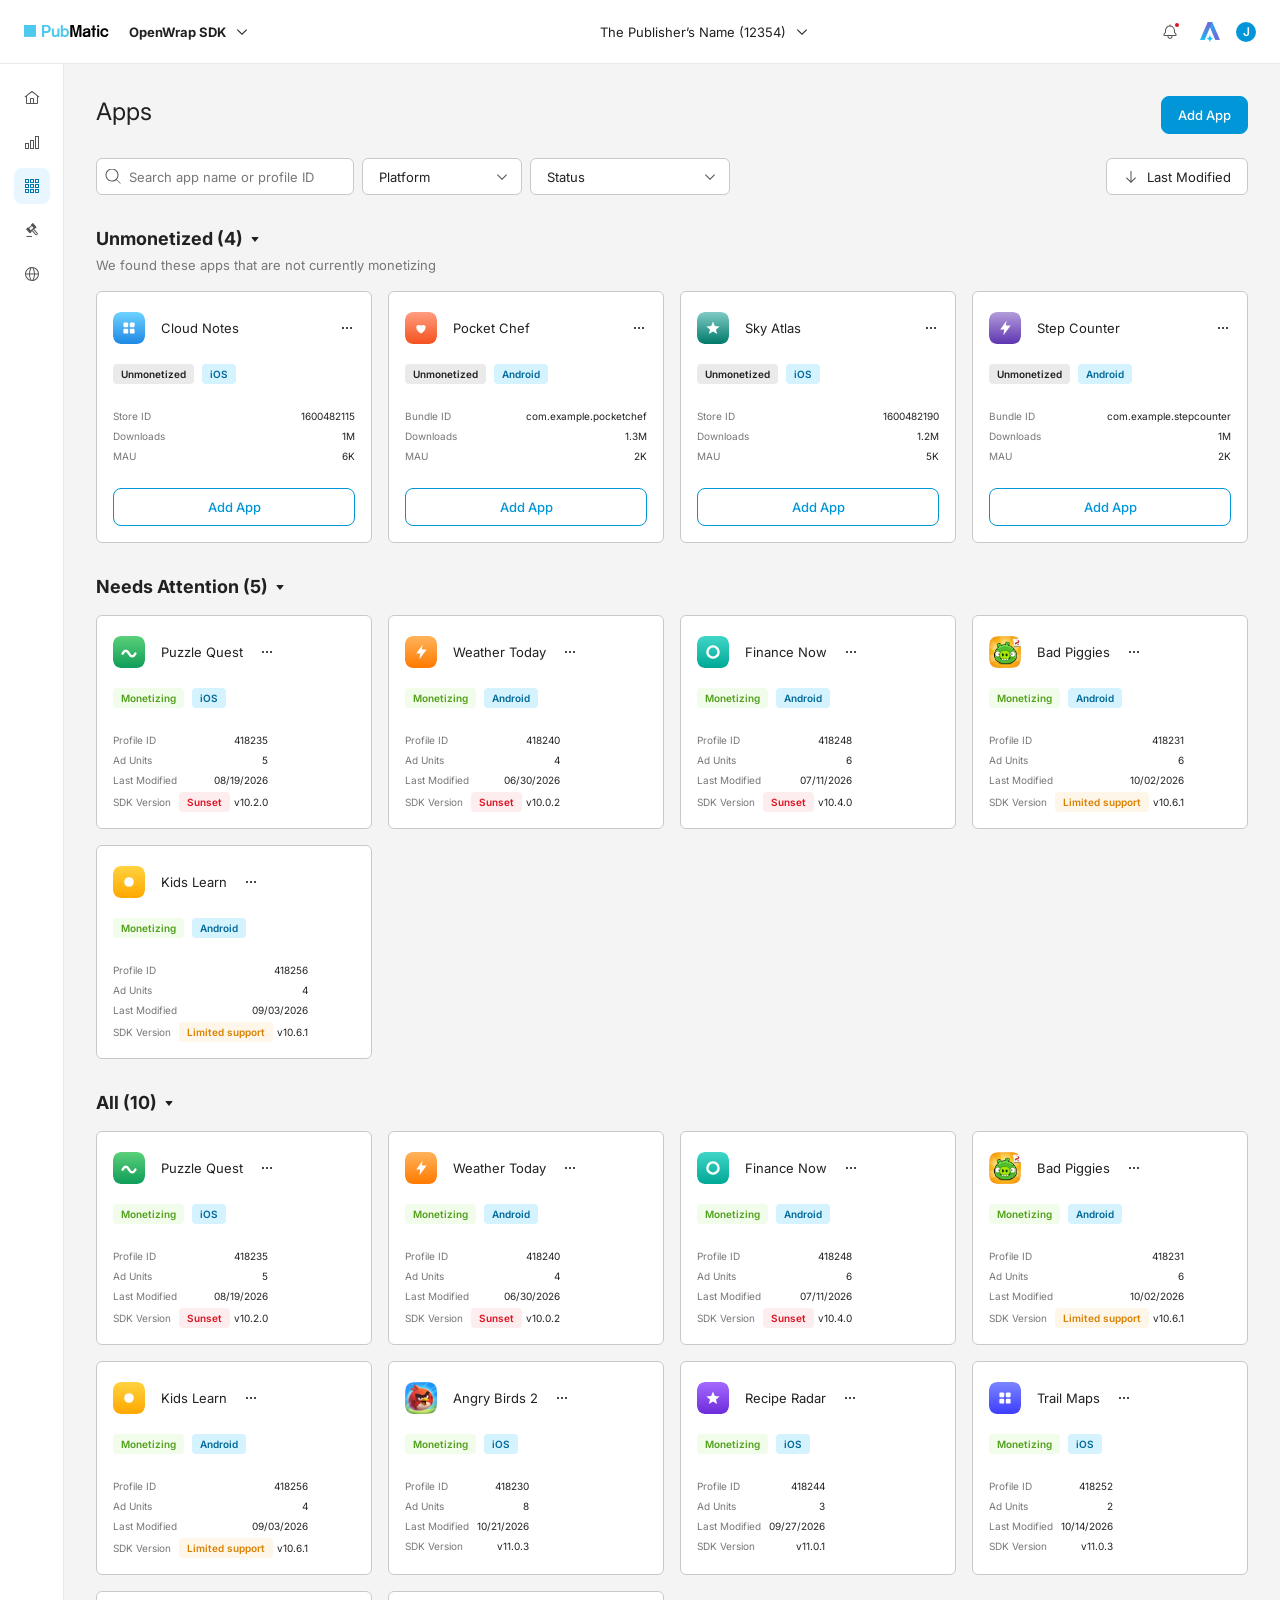
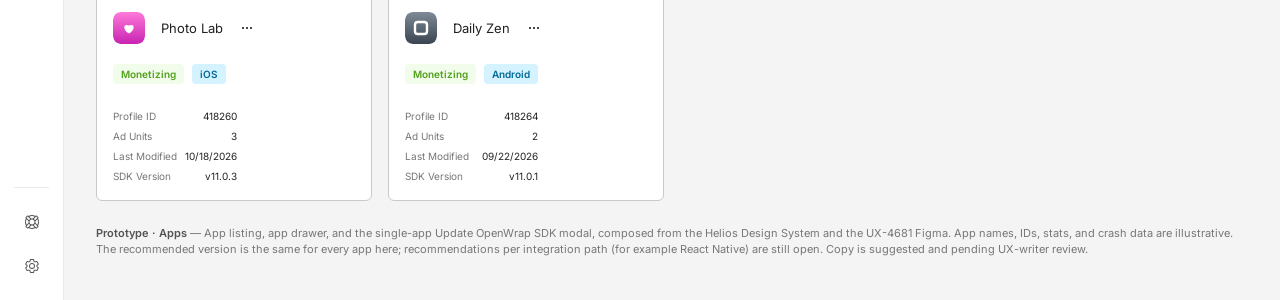
==== apps.html @ 3064650d "Add files via upload" ====
<!DOCTYPE html>
<html lang="en">
<head>
<meta charset="utf-8">
<meta name="viewport" content="width=device-width, initial-scale=1">
<title>OpenWrap SDK — Apps</title>
<link rel="preconnect" href="https://fonts.googleapis.com">
<link rel="preconnect" href="https://fonts.gstatic.com" crossorigin>
<link href="https://fonts.googleapis.com/css2?family=Inter:wght@400;500;600;700&display=swap" rel="stylesheet">
<style>
  :root{
    --brand-10:#F9FDFF; --brand-20:#E8F7FF; --brand-30:#D5F2FF; --brand-40:#C5EDFF;
    --brand-50:#6DD2FE; --brand-60:#2FBEFE; --brand-70:#05B1FE; --brand-80:#0196D8;
    --brand-90:#0178AD; --brand-100:#016997;
    --gray-10:#FFFFFF; --gray-20:#F9F9F9; --gray-30:#F4F4F4; --gray-40:#EAEAEA;
    --gray-50:#D5D5D5; --gray-60:#C9C9C9; --gray-70:#999999; --gray-80:#777777;
    --gray-90:#545454; --gray-100:#222121;
    --red-20:#FDEDEE; --red-80:#DE1322; --green-20:#F2FCEB; --green-80:#50A11B;
    --orange-20:#FFF6EA; --orange-80:#DA8101;
    --text-primary:#222121; --text-secondary:#0178AD; --text-brand:#0196D8;
    --text-alt:#777777; --text-disabled:#999999; --link:#0196D8;
    --bg-gray:#F4F4F4; --surface:#FFFFFF; --border:#C9C9C9; --border-light:#EAEAEA;
    --divider:#D5D5D5;
    --radius-sm:4px; --radius-md:6px; --radius-lg:8px; --radius-xl:12px;
    --chart-cyan:#39BADD;
    --shadow-menu:0px 2px 6px rgba(34,33,33,0.3);
  }
  *{box-sizing:border-box;}
  html,body{margin:0;padding:0;}
  body{font-family:'Inter',-apple-system,BlinkMacSystemFont,'Segoe UI',Roboto,sans-serif;
    font-size:13px;line-height:20px;color:var(--text-primary);background:var(--bg-gray);}
  svg{display:block;}
  a{color:var(--link);text-decoration:none;}
  button{font-family:inherit;cursor:pointer;}
  h1,h2,h3{margin:0;color:var(--text-primary);font-weight:400;}
  .ic{flex:none;color:var(--text-primary);}
  .s12{width:12px;height:12px;} .s16{width:16px;height:16px;} .s20{width:20px;height:20px;}

  .app{min-height:100vh;display:flex;flex-direction:column;}

  /* Top Nav (identical to Home) */
  .topnav{height:64px;flex:none;background:var(--surface);border-bottom:1px solid var(--gray-40);
    display:flex;align-items:center;justify-content:space-between;padding:0 24px;position:relative;z-index:50;}
  .tn-group{display:flex;align-items:center;}
  .tn-left{gap:16px;}
  .tn-trigger{display:inline-flex;align-items:center;gap:8px;background:none;border:none;padding:6px 4px;
    color:var(--text-primary);font-size:13px;line-height:20px;border-radius:var(--radius-sm);}
  .tn-trigger:hover{background:var(--gray-30);}
  .tn-prod{font-weight:700;} .tn-acct{font-weight:400;}
  .tn-right{gap:16px;}
  .tn-iconbtn{display:inline-flex;align-items:center;justify-content:center;background:none;border:none;padding:6px;border-radius:var(--radius-sm);color:var(--gray-90);}
  .tn-iconbtn:hover{background:var(--gray-30);}
  .avatar{width:20px;height:20px;border-radius:50%;background:var(--brand-80);color:#fff;font-size:12px;font-weight:600;display:inline-flex;align-items:center;justify-content:center;border:none;}
  .chev{display:inline-flex;align-items:center;line-height:0;color:var(--text-primary);}
  .menu{position:absolute;top:100%;background:var(--surface);border-radius:var(--radius-md);box-shadow:var(--shadow-menu);z-index:60;overflow:hidden;}
  .menu[hidden]{display:none;}
  .menu-row{display:flex;align-items:center;font-size:13px;line-height:20px;color:var(--text-primary);padding:7.5px 16px;width:100%;background:none;border:none;text-align:left;gap:10px;}
  .menu-row:hover{background:var(--gray-30);}
  .menu-prod{width:134px;padding:6px 0;left:24px;}
  .menu-prod .menu-row.active{background:var(--brand-30);color:var(--text-secondary);font-weight:700;}
  .menu-acct{width:431px;left:50%;transform:translateX(-50%);}
  .acct-search{padding:16px;}
  .acct-search .field{display:flex;align-items:center;gap:8px;border:1px solid var(--border);border-radius:var(--radius-md);padding:10px 7.5px;color:var(--text-alt);}
  .acct-search input{border:none;outline:none;font-family:inherit;font-size:13px;color:var(--text-primary);width:100%;background:none;}
  .acct-cols{display:grid;grid-template-columns:1.4fr 1fr 1.2fr;padding:0 0 8px;}
  .acct-colhead{font-size:10px;font-weight:700;line-height:16px;color:var(--gray-60);padding:0 16px 6px;text-transform:uppercase;}
  .acct-cell{font-size:13px;line-height:20px;padding:7.5px 16px;color:var(--text-primary);}
  .acct-row-sel .acct-cell{background:var(--brand-30);}
  .menu-profile{width:210px;right:24px;left:auto;}
  .pf-details{padding:16px;border-bottom:1px solid var(--gray-40);}
  .pf-name{font-size:13px;font-weight:700;line-height:20px;}
  .pf-acct{font-size:13px;font-weight:600;line-height:20px;color:var(--text-alt);margin-top:2px;}
  .pf-table{margin-top:12px;display:flex;flex-direction:column;gap:8px;}
  .pf-trow{display:flex;gap:16px;}
  .pf-label{width:96px;font-size:13px;font-weight:500;color:var(--text-disabled);}
  .pf-val{font-size:13px;color:var(--text-primary);}
  .pf-action{display:flex;align-items:center;gap:10px;font-size:13px;padding:7.5px 16px;color:var(--text-primary);background:none;border:none;width:100%;text-align:left;}
  .pf-action:hover{background:var(--gray-30);}
  /* notifications */
  .bell-wrap{position:relative;display:inline-flex;}
  .notif-dot{position:absolute;top:3px;right:3px;width:8px;height:8px;border-radius:50%;background:var(--red-80);border:2px solid var(--surface);pointer-events:none;}
  .notif-dot[hidden]{display:none;}
  .notif-menu{position:absolute;top:100%;right:0;width:360px;background:var(--surface);border-radius:var(--radius-md);box-shadow:var(--shadow-menu);z-index:60;overflow:hidden;}
  .notif-menu[hidden]{display:none;}
  .notif-head{display:flex;align-items:center;justify-content:space-between;padding:14px 16px;border-bottom:1px solid var(--gray-40);}
  .notif-head .title{font-size:13px;font-weight:600;color:var(--text-primary);}
  .notif-markall{background:none;border:none;font-size:13px;color:var(--link);padding:0;}
  .notif-markall:hover{text-decoration:underline;}
  .notif-markall[hidden]{display:none;}
  .notif-item{display:flex;gap:12px;padding:14px 16px;border-top:1px solid var(--gray-40);position:relative;background:var(--surface);}
  .notif-item:first-of-type{border-top:none;}
  .notif-ic{width:28px;height:28px;flex:none;border-radius:var(--radius-md);display:flex;align-items:center;justify-content:center;}
  .notif-ic.warn{background:var(--orange-20);color:var(--orange-80);}
  .notif-ic.opp{background:var(--brand-20);color:var(--brand-80);}
  .notif-body{flex:1;min-width:0;}
  .notif-title{font-size:13px;font-weight:600;line-height:18px;color:var(--text-primary);padding-right:14px;}
  .notif-support{font-size:13px;line-height:18px;color:var(--text-alt);margin-top:2px;}
  .notif-foot{display:flex;align-items:center;justify-content:space-between;gap:12px;margin-top:8px;}
  .notif-cta{display:inline-flex;align-items:center;gap:5px;background:none;border:none;padding:0;font-size:13px;font-weight:600;color:var(--link);}
  .notif-cta .ic{color:var(--link);}
  .notif-cta:hover{text-decoration:underline;}
  .notif-time{font-size:11px;line-height:16px;color:var(--text-alt);}
  .row-dot{position:absolute;top:16px;right:16px;width:8px;height:8px;border-radius:50%;background:var(--brand-80);}
  .notif-item:not(.is-unread) .row-dot{display:none;}

  /* Body + collapsed side-nav rail (expands on hover) */
  .body{flex:1;position:relative;min-height:0;padding-left:64px;}
  .sidenav{position:absolute;left:0;top:0;bottom:0;width:64px;background:var(--surface);
    border-right:1px solid var(--gray-40);padding:12px 0;display:flex;flex-direction:column;
    overflow:hidden;white-space:nowrap;z-index:40;transition:width .18s ease;}
  .sidenav:hover{width:240px;box-shadow:2px 0 8px rgba(34,33,33,.12);}
  .nav-item{display:flex;align-items:center;height:44px;background:none;border:none;margin:0;padding:0;width:100%;
    text-align:left;color:var(--gray-90);font-size:13px;line-height:20px;text-decoration:none;cursor:pointer;}
  .nav-iconbox{width:36px;height:36px;border-radius:var(--radius-lg);display:flex;align-items:center;
    justify-content:center;flex:none;margin:0 14px;}
  .nav-iconbox .ic{color:var(--gray-90);}
  .nav-item:hover .nav-iconbox{background:var(--gray-30);}
  .nav-item.active .nav-iconbox{background:var(--brand-20);}
  .nav-item.active .nav-iconbox .ic{color:var(--text-secondary);}
  .nav-item.active{color:var(--brand-90);font-weight:600;}
  .nav-label{flex:1;opacity:0;transition:opacity .12s;}
  .nav-count{font-size:11px;font-weight:600;color:var(--text-alt);margin-right:16px;opacity:0;transition:opacity .12s;}
  .nav-groupchev{margin-right:14px;display:inline-flex;align-items:center;line-height:0;opacity:0;transition:opacity .12s,transform .15s;}
  .sidenav:hover .nav-label,.sidenav:hover .nav-count,.sidenav:hover .nav-groupchev{opacity:1;}
  .nav-group[aria-expanded="true"] .nav-groupchev{transform:rotate(180deg);}
  .nav-divider{height:1px;background:var(--gray-40);margin:12px 14px;}
  .nav-spacer{flex:1;}
  .nav-sub{display:flex;flex-direction:column;}
  .sidenav:not(:hover) .nav-sub{display:none;}
  .nav-sub[hidden]{display:none;}
  .nav-subitem{display:flex;align-items:center;height:36px;padding-left:64px;color:var(--gray-90);
    font-size:13px;line-height:20px;text-decoration:none;}
  .nav-subitem:hover{background:var(--gray-30);}
  .nav-subitem.active{background:var(--brand-20);color:var(--brand-90);font-weight:600;}

  .content{height:100%;overflow:auto;background:var(--bg-gray);}
  .wrap{max-width:1320px;margin:0 auto;padding:32px;}

  /* Page title */
  .pt{margin-bottom:20px;}
  .pt h1{font-size:24px;line-height:32px;font-weight:400;}
  .pt .tz{margin-top:4px;font-size:13px;line-height:20px;color:var(--text-secondary);font-weight:600;}

  /* Controls */
  .controls{display:flex;align-items:flex-end;gap:24px;margin-bottom:24px;flex-wrap:wrap;}
  .ctrl{display:flex;flex-direction:column;gap:4px;}
  .ctrl-label{font-size:11px;line-height:16px;color:var(--text-alt);}
  .seg{display:inline-flex;border:1px solid var(--border);border-radius:var(--radius-md);overflow:hidden;background:var(--surface);}
  .seg button{border:none;background:none;padding:8px 16px;font-size:13px;font-weight:500;color:var(--text-alt);}
  .seg button.active{background:var(--brand-20);color:var(--text-secondary);}
  .seg button+button{border-left:1px solid var(--border);}
  .select{display:inline-flex;align-items:center;gap:8px;background:var(--surface);border:1px solid var(--border);border-radius:var(--radius-md);padding:9px 11px;font-size:13px;color:var(--text-primary);min-width:150px;justify-content:space-between;}
  .select .ic{color:var(--gray-90);}
  .range-text{font-size:13px;line-height:20px;color:var(--text-primary);padding-bottom:9px;}
  .controls-right{margin-left:auto;display:flex;align-items:flex-end;gap:12px;}
  .iconbtn-o{display:inline-flex;align-items:center;justify-content:center;width:38px;height:38px;background:var(--surface);border:1px solid var(--brand-80);border-radius:var(--radius-md);color:var(--brand-80);}
  .iconbtn-o:hover{background:var(--brand-20);}
  .app-plat{display:inline-flex;align-items:center;color:var(--text-primary);margin-left:6px;}
  .app-plat-img{height:13px;width:auto;display:block;}
  .ms{position:relative;}
  .ms-trigger{min-width:170px;}
  .ms-panel{position:absolute;top:100%;left:0;margin-top:4px;width:230px;max-height:300px;overflow:auto;background:var(--surface);border:1px solid var(--border);border-radius:var(--radius-md);box-shadow:var(--shadow-menu);z-index:70;padding:6px;}
  .ms-panel[hidden]{display:none;}
  .ms-opt{display:flex;align-items:center;gap:10px;padding:7px 10px;border-radius:var(--radius-sm);font-size:13px;color:var(--text-primary);cursor:pointer;}
  .ms-opt:hover{background:var(--gray-30);}
  .ms-opt input{width:16px;height:16px;accent-color:var(--brand-80);cursor:pointer;margin:0;flex:none;}
  .ms-divider{height:1px;background:var(--gray-40);margin:6px 4px;}

  /* Section title */
  .sec{margin-bottom:24px;}
  .sec-title{display:flex;align-items:center;gap:8px;font-size:20px;line-height:24px;font-weight:500;margin-bottom:12px;}
  .sec-title .info{color:var(--gray-80);}

  .card{background:var(--surface);border:1px solid var(--border-light);border-radius:var(--radius-lg);}

  /* Performance overview grid (Call Out Card With Chart #1) */
  .perf-grid{display:grid;grid-template-columns:repeat(3,1fr);gap:16px;}
  .perf{padding:16px;display:flex;flex-direction:column;gap:16px;overflow:clip;}
  .perf-title{font-size:13px;font-weight:500;color:var(--text-primary);}
  .perf-body{display:flex;gap:12px;}
  .perf-chart{flex:1;min-width:0;}
  .perf-right{width:104px;flex:none;display:flex;flex-direction:column;align-items:flex-end;text-align:right;gap:2px;}
  .perf-val{font-size:24px;line-height:32px;color:var(--text-primary);}
  .perf-period{font-size:13px;line-height:20px;color:var(--text-alt);}
  .perf-cmp-val{font-size:24px;line-height:32px;color:var(--text-alt);margin-top:12px;}
  .perf-cmp-period{font-size:13px;line-height:20px;color:var(--text-alt);}
  .chg{display:inline-flex;align-items:center;gap:4px;padding:2px 8px;border-radius:var(--radius-sm);font-size:10px;font-weight:600;line-height:16px;}
  .chg-up{background:var(--green-20);color:var(--green-80);} .chg-up .ic{color:var(--green-80);}
  .chg-dn{background:var(--red-20);color:var(--red-80);} .chg-dn .ic{color:var(--red-80);}

  /* chart internals */
  .chartwrap{display:flex;gap:6px;height:96px;}
  .yaxis{display:flex;flex-direction:column;justify-content:space-between;align-items:flex-end;}
  .yaxis span{font-size:10px;line-height:1;color:var(--text-alt);}
  .plot{flex:1;min-width:0;height:100%;}
  .plot svg{width:100%;height:100%;}
  .xaxis{display:flex;justify-content:space-between;margin-top:4px;padding-left:26px;}
  .xaxis span{font-size:10px;line-height:16px;color:var(--text-alt);}

  /* Tables */
  .tbl-card{overflow:hidden;}
  table{width:100%;border-collapse:collapse;}
  thead th{background:var(--gray-40);font-size:13px;font-weight:600;color:var(--text-primary);text-align:left;padding:10px 16px;white-space:nowrap;}
  thead th .th-inner{display:flex;align-items:center;gap:6px;}
  thead th.num .th-inner{justify-content:flex-end;}
  thead th .ic{color:var(--gray-90);}
  tbody td{border-top:1px solid var(--gray-40);padding:0 16px;height:52px;font-size:13px;color:var(--text-primary);vertical-align:middle;}
  tbody tr:first-child td{border-top:none;}
  td.num{text-align:right;font-variant-numeric:tabular-nums;}
  .applink{color:var(--link);}
  .app-cell{display:flex;align-items:center;gap:10px;}
  .app-ava{width:24px;height:24px;border-radius:var(--radius-sm);flex:none;display:flex;align-items:center;justify-content:center;color:#fff;font-size:11px;font-weight:600;}
  .app-ico{width:26px;height:26px;flex:none;border-radius:6px;display:block;object-fit:cover;}
  .vh-ds-row{display:grid;grid-template-columns:minmax(320px,380px) 1fr;gap:16px;align-items:start;}
  .vh-card{padding:24px;}
  .vh-details{width:100%;justify-content:center;margin-top:24px;}
  @media (max-width:900px){ .vh-ds-row{grid-template-columns:1fr;} }
  /* Ad Format + Version Health row; Top Demand Sources full-width */
  .af-vh-row{display:grid;grid-template-columns:1fr minmax(320px,380px);gap:16px;align-items:stretch;}
  .af-vh-row > div{display:flex;flex-direction:column;}
  .af-vh-row > div:first-child > .card{flex:1;}
  @media (max-width:900px){ .af-vh-row{grid-template-columns:1fr;} }
  .tds-head{display:flex;align-items:flex-end;justify-content:space-between;gap:16px;flex-wrap:wrap;margin-bottom:12px;}
  .tds-head-left{display:flex;align-items:center;gap:12px;}
  .tds-head-left .sec-title{margin:0;}
  .tds-bar{width:120px;height:8px;border-radius:999px;background:var(--gray-40);overflow:hidden;display:inline-block;}
  .tds-bar i{display:block;height:100%;background:var(--brand-80);border-radius:999px;}
  .tds-total{font-size:13px;color:var(--text-alt);}
  .tds-head-right{display:flex;flex-direction:column;gap:4px;align-items:flex-start;}
  .tds-selects{display:flex;gap:12px;}
  .tds thead th .th-inner{justify-content:space-between;width:100%;}
  .th-lbl{display:inline-flex;align-items:center;gap:6px;}
  .btn-primary{display:inline-flex;align-items:center;gap:8px;background:var(--brand-80);border:1px solid var(--brand-80);color:#fff;border-radius:var(--radius-lg);font-size:13px;font-weight:500;line-height:20px;padding:8px 16px;white-space:nowrap;}
  .btn-primary .ic{color:#fff;}
  .btn-primary:hover:not(:disabled){background:var(--brand-70);border-color:var(--brand-70);}
  .btn-primary:disabled{background:var(--gray-40);border-color:var(--gray-40);color:var(--text-disabled);cursor:default;}
  .btn-primary:disabled .ic{color:var(--green-80);}
  /* Revenue by Ad Format chart */
  .fmt-card{padding:20px 24px 24px;display:flex;flex-direction:column;}
  .fmt-head{display:flex;align-items:center;justify-content:space-between;gap:12px;flex-wrap:wrap;margin-bottom:16px;}
  .fmt-legend-row{display:flex;justify-content:center;margin-top:16px;}
  .fmt-chart{flex:1;display:flex;flex-direction:column;}
  .fmt-range{font-size:11px;color:var(--text-alt);}
  .dv-legend{display:inline-flex;}
  .dv-seg{display:inline-flex;align-items:center;gap:10px;padding:5px 12px;border-top:1px solid var(--gray-50);border-bottom:1px solid var(--gray-50);font-size:13px;color:var(--text-primary);background:var(--surface);}
  .dv-seg.dv-first{border-left:1px solid var(--gray-50);border-radius:6px 0 0 6px;}
  .dv-seg.dv-last{border-right:1px solid var(--gray-50);border-radius:0 6px 6px 0;}
  .dv-swatch{width:12px;height:12px;border-radius:50%;flex:none;}
  .fmt-chartwrap{display:flex;gap:8px;flex:1;min-height:180px;}
  .fmt-yaxis{display:flex;flex-direction:column;justify-content:space-between;align-items:flex-end;}
  .fmt-yaxis span{font-size:10px;color:var(--text-alt);line-height:1;}
  .fmt-plot{flex:1;min-width:0;height:100%;}
  .fmt-plot svg{width:100%;height:100%;}
  .fmt-xaxis{display:flex;justify-content:space-between;margin-top:6px;padding-left:34px;}
  .fmt-xaxis span{font-size:10px;color:var(--text-alt);}
  .rev-cell{display:inline-flex;align-items:center;gap:8px;justify-content:flex-end;}
  .spark-sm{width:72px;height:24px;}

  /* Version health */
  .vh-lead{font-size:13px;line-height:20px;color:var(--text-primary);margin:0 0 20px;max-width:900px;}
  .vh-lead b{font-weight:700;}
  .vh-grid{display:grid;grid-template-columns:1fr 1px 1.2fr;gap:24px;}
  .vh-col-title{font-size:13px;font-weight:600;margin-bottom:16px;}
  .donut-wrap{display:flex;flex-direction:column;align-items:center;gap:20px;}
  .donut{width:160px;height:160px;}
  .vh-legend{width:100%;display:flex;flex-direction:column;gap:12px;}
  .lg-row{display:flex;align-items:center;gap:12px;font-size:13px;}
  .lg-dot{width:12px;height:12px;border-radius:3px;flex:none;}
  .lg-name{width:96px;color:var(--text-primary);}
  .lg-apps{width:70px;color:var(--text-alt);}
  .lg-req{color:var(--text-alt);}
  .vh-divider{background:var(--gray-40);}
  .vh-head{display:flex;align-items:center;justify-content:space-between;margin-bottom:16px;}
  .vh-head h3{font-size:13px;font-weight:600;}
  .tabs{display:inline-flex;gap:0;border:1px solid var(--border);border-radius:var(--radius-md);overflow:hidden;}
  .tabs button{border:none;background:none;padding:6px 14px;font-size:13px;color:var(--text-alt);}
  .tabs button.active{background:var(--brand-20);color:var(--text-secondary);font-weight:600;}
  .tabs button+button{border-left:1px solid var(--border);}
  .btn-secondary{display:inline-flex;align-items:center;gap:8px;background:var(--surface);border:1px solid var(--brand-80);color:var(--brand-80);border-radius:var(--radius-lg);font-size:13px;font-weight:500;line-height:20px;padding:8px 16px;}
  .btn-secondary .ic{color:var(--brand-80);}
  .btn-secondary:hover{background:var(--brand-20);}
  .vh-list{display:flex;flex-direction:column;}
  .vh-item{display:flex;align-items:center;gap:12px;padding:10px 0;border-top:1px solid var(--gray-40);}
  .vh-item:first-child{border-top:none;}
  .vh-ava{width:28px;height:28px;border-radius:50%;flex:none;display:flex;align-items:center;justify-content:center;color:#fff;font-size:12px;font-weight:600;}
  .vh-name{flex:1;font-size:13px;font-weight:500;color:var(--text-primary);}
  .vh-ver{font-size:13px;color:var(--text-alt);font-variant-numeric:tabular-nums;margin-right:12px;}
  .chip{display:inline-flex;align-items:center;padding:4px 10px;border-radius:var(--radius-sm);font-size:12px;font-weight:500;line-height:16px;}
  .chip-warn{background:var(--orange-20);color:var(--orange-80);}
  .chip-err{background:var(--red-20);color:var(--red-80);}
  .vh-more{display:block;text-align:center;margin-top:12px;font-size:13px;font-weight:600;color:var(--link);}

  .proto-note{margin-top:24px;font-size:11px;line-height:16px;color:var(--text-alt);}
  .proto-note b{color:var(--gray-90);font-weight:600;}

  /* ---- Apps listing (Figma UX-4681 "Apps - Listing" 18202:21131) ---- */
  .apps-head{display:flex;align-items:flex-start;justify-content:space-between;gap:16px;}
  .apps-head h1{font-size:24px;line-height:32px;font-weight:400;}
  .apps-bar{display:flex;align-items:center;justify-content:space-between;gap:16px;margin:24px 0 32px;flex-wrap:wrap;}
  .apps-filters{display:flex;gap:8px;flex-wrap:wrap;}
  .a-search{display:flex;align-items:center;gap:8px;width:258px;padding:7.5px 8px;border:1px solid var(--border);border-radius:var(--radius-md);background:var(--surface);}
  .a-search:focus-within{border-color:var(--brand-80);}
  .a-search .ic{color:var(--gray-90);}
  .a-search input{border:none;outline:none;padding:0;width:100%;font:inherit;color:var(--text-primary);background:none;}
  .a-search input::placeholder{color:var(--text-alt);}
  .a-select{position:relative;display:inline-flex;}
  .a-select select{appearance:none;-webkit-appearance:none;font:inherit;color:var(--text-primary);background:var(--surface);border:1px solid var(--border);border-radius:var(--radius-md);padding:7.5px 36px 7.5px 16px;cursor:pointer;}
  .a-select select:focus{outline:none;border-color:var(--brand-80);}
  .a-select .ic{position:absolute;right:12px;top:50%;margin-top:-8px;pointer-events:none;color:var(--gray-90);}
  .a-select.w160 select{width:160px;} .a-select.w200 select{width:200px;}
  .a-sort{display:inline-flex;align-items:center;gap:8px;background:var(--surface);border:1px solid var(--border);border-radius:var(--radius-md);padding:7.5px 16px;font:inherit;color:var(--text-primary);}
  .a-sort .ic{color:var(--gray-90);}
  .a-sec + .a-sec{margin-top:32px;}
  .a-sec[hidden]{display:none;}
  .a-sec-h{display:inline-flex;align-items:center;gap:4px;background:none;border:none;padding:0;font:inherit;font-size:18px;font-weight:700;line-height:24px;color:var(--text-primary);cursor:pointer;}
  .a-sec-h .ic{transition:transform .15s;}
  .a-sec-h[aria-expanded="false"] .ic{transform:rotate(-90deg);}
  .a-sec-sub{margin-top:4px;color:var(--text-alt);}
  .a-grid{display:grid;grid-template-columns:repeat(4,minmax(0,1fr));gap:16px;margin-top:16px;}
  .a-grid[hidden]{display:none;}
  .a-empty{margin-top:16px;color:var(--text-alt);}
  /* App card */
  .acard{display:flex;flex-direction:column;gap:16px;padding:16px;background:var(--surface);border:1px solid var(--border);border-radius:var(--radius-md);text-align:left;font:inherit;color:var(--text-primary);width:100%;}
  button.acard{cursor:pointer;}
  button.acard:hover{border-color:var(--brand-80);}
  button.acard:focus-visible{outline:2px solid var(--brand-80);outline-offset:2px;}
  .acard-h{display:flex;align-items:center;gap:16px;min-height:40px;}
  .acard-h .app-ico{width:32px;height:32px;border-radius:8px;}
  .acard-h .nm{flex:1;min-width:0;overflow:hidden;text-overflow:ellipsis;white-space:nowrap;}
  .acard-h .kebab{color:var(--text-primary);}
  .acard-b{display:flex;flex-direction:column;gap:24px;}
  .acard .labels{display:flex;gap:8px;flex-wrap:wrap;}
  .kv{display:flex;flex-direction:column;gap:4px;}
  .kv-r{display:flex;align-items:center;justify-content:space-between;gap:8px;font-size:10px;line-height:16px;white-space:nowrap;}
  .kv-r .k{color:var(--text-alt);} .kv-r .v{display:inline-flex;align-items:center;gap:4px;color:var(--text-primary);overflow:hidden;text-overflow:ellipsis;}
  .acard .btn-secondary{width:100%;justify-content:center;}
  /* Status labels on cards (Figma: caption semibold 10/16, 2px 8px, radius 4) */
  .slabel{display:inline-flex;align-items:center;padding:2px 8px;border-radius:var(--radius-sm);font-size:10px;font-weight:600;line-height:16px;white-space:nowrap;}
  .slabel.ok{background:var(--green-20);color:var(--green-80);}
  .slabel.warn{background:var(--orange-20);color:var(--orange-80);}
  .slabel.err{background:var(--red-20);color:var(--red-80);}
  .slabel.neu{background:var(--gray-40);color:var(--text-primary);}
  .slabel.plat{background:var(--brand-30);color:var(--brand-100);}
  /* App drawer (Figma "Drawer/App/Property" 18248:2496) */
  .drawer-backdrop{position:fixed;inset:0;background:rgba(34,33,33,.35);z-index:70;}
  .drawer-backdrop[hidden]{display:none;}
  .adrawer{position:fixed;top:0;right:0;bottom:0;width:432px;max-width:100vw;background:var(--surface);border-left:1px solid var(--border);z-index:75;display:flex;flex-direction:column;
    box-shadow:-4px 0 24px rgba(16,24,40,.12);}
  .adrawer[hidden]{display:none;}
  .ad-top{display:flex;justify-content:flex-end;gap:16px;padding:32px 32px 16px;flex:none;}
  .ad-top button{display:inline-flex;background:none;border:none;padding:0;color:var(--text-primary);border-radius:var(--radius-sm);}
  .ad-title{padding:0 32px;font-size:18px;font-weight:700;line-height:24px;overflow:hidden;text-overflow:ellipsis;white-space:nowrap;flex:none;}
  .ad-tabs{display:flex;border-bottom:1px solid var(--gray-50);margin-top:16px;flex:none;}
  .ad-tab{display:inline-flex;align-items:center;gap:8px;background:none;border:none;border-bottom:2px solid transparent;padding:9.5px 14px 7.5px;font:inherit;color:var(--text-primary);}
  .ad-tab[aria-selected="true"]{font-weight:700;color:var(--brand-90);border-bottom-color:var(--brand-90);}
  .ad-badge{background:var(--brand-30);color:var(--brand-100);border-radius:var(--radius-sm);padding:0 5.5px;font-size:10px;font-weight:600;line-height:16px;}
  .ad-body{flex:1;overflow:auto;padding:24px 32px 32px;}
  .ad-fields{display:flex;flex-direction:column;gap:24px;}
  .ad-f .k{font-weight:600;color:var(--text-alt);margin-bottom:4px;}
  .ad-f a{color:var(--link);text-decoration:underline;}
  .ad-div{height:1px;background:var(--gray-40);}
  .ad-ver{display:flex;align-items:center;gap:8px;flex-wrap:wrap;}
  .ad-act{margin-top:8px;}
  .ad-empty{color:var(--text-alt);}
  .ai-card{display:flex;gap:12px;padding:16px;border:1px solid var(--gray-40);border-radius:var(--radius-lg);}
  .ai-card > .ic{margin-top:2px;flex:none;} .ai-card > .ic.err{color:var(--red-80);} .ai-card > .ic.warn{color:var(--orange-80);}
  .ai-t{font-weight:600;} .ai-d{margin:4px 0 12px;color:var(--text-alt);}
  @media (max-width:1100px){ .a-grid{grid-template-columns:repeat(2,minmax(0,1fr));} }
  @media (max-width:640px){ .a-grid{grid-template-columns:1fr;} .a-search{width:100%;} }
</style>
<link rel="stylesheet" href="sdk-health.css">
<!-- Maze universal snippet -->
<script>
(function (m, a, z, e) {
  var s, t, u, v;
  try {
    t = m.sessionStorage.getItem('maze-us');
  } catch (err) {}

  if (!t) {
    t = new Date().getTime();
    try {
      m.sessionStorage.setItem('maze-us', t);
    } catch (err) {}
  }

  u = document.currentScript || (function () {
    var w = document.getElementsByTagName('script');
    return w[w.length - 1];
  })();
  v = u && u.nonce;

  s = a.createElement('script');
  s.src = z + '?apiKey=' + e;
  s.async = true;
  if (v) s.setAttribute('nonce', v);
  a.getElementsByTagName('head')[0].appendChild(s);
  m.mazeUniversalSnippetApiKey = e;
})(window, document, 'https://snippet.maze.co/maze-universal-loader.js', '9abd2db5-4a2a-4b53-b220-8f7d677d7114');
</script>
</head>
<body>

<!-- ICON SPRITE -->
<svg width="0" height="0" style="position:absolute" aria-hidden="true">
  <symbol id="i-chevron-down" viewBox="0 0 16 16"><path d="M8 11L3 6.00005L3.7 5.30005L8 9.60005L12.3 5.30005L13 6.00005L8 11Z" fill="currentColor"/></symbol>
  <symbol id="i-chevron-up" viewBox="0 0 16 16"><path d="M8 5L13 10L12.3 10.7L8 6.4L3.7 10.7L3 10L8 5Z" fill="currentColor"/></symbol>
  <symbol id="i-alert" viewBox="0 0 16 16"><path d="M14.3535 9.6465L13 8.29295V6.5C12.9984 5.26098 12.5374 4.06655 11.7062 3.1477C10.875 2.22884 9.73266 1.65082 8.5 1.5254V0.5H7.5V1.5254C6.26734 1.65082 5.12496 2.22884 4.29377 3.1477C3.46257 4.06655 3.0016 5.26098 3 6.5V8.29295L1.64645 9.6465C1.55269 9.74025 1.50002 9.86741 1.5 10V11.5C1.5 11.6326 1.55268 11.7598 1.64645 11.8536C1.74021 11.9473 1.86739 12 2 12H5.5V12.3884C5.48916 13.0227 5.71276 13.6387 6.12794 14.1183C6.54313 14.598 7.1207 14.9076 7.75 14.9878C8.09757 15.0222 8.44852 14.9836 8.78026 14.8743C9.112 14.765 9.4172 14.5875 9.67622 14.3532C9.93524 14.1189 10.1423 13.8329 10.2842 13.5138C10.4261 13.1946 10.4996 12.8493 10.5 12.5V12H14C14.1326 12 14.2598 11.9473 14.3536 11.8536C14.4473 11.7598 14.5 11.6326 14.5 11.5V10C14.5 9.86741 14.4473 9.74025 14.3535 9.6465ZM9.5 12.5C9.5 12.8978 9.34196 13.2794 9.06066 13.5607C8.77936 13.842 8.39782 14 8 14C7.60218 14 7.22064 13.842 6.93934 13.5607C6.65804 13.2794 6.5 12.8978 6.5 12.5V12H9.5V12.5ZM13.5 11H2.5V10.2071L3.8535 8.8535C3.94727 8.75975 3.99997 8.6326 4 8.5V6.5C4 5.43913 4.42143 4.42172 5.17157 3.67157C5.92172 2.92143 6.93913 2.5 8 2.5C9.06087 2.5 10.0783 2.92143 10.8284 3.67157C11.5786 4.42172 12 5.43913 12 6.5V8.5C12 8.6326 12.0527 8.75975 12.1465 8.8535L13.5 10.2071V11Z" fill="currentColor"/></symbol>
  <symbol id="i-home" viewBox="0 0 32 32"><path d="M16.6123,2.2138a1.01,1.01,0,0,0-1.2427,0L1,13.4194l1.2427,1.5717L4,13.6209V26a2.0041,2.0041,0,0,0,2,2H26a2.0037,2.0037,0,0,0,2-2V13.63L29.7573,15,31,13.4282ZM18,26H14V18h4Zm2,0V18a2.0023,2.0023,0,0,0-2-2H14a2.002,2.002,0,0,0-2,2v8H6V12.0615l10-7.79,10,7.8005V26Z" fill="currentColor"/></symbol>
  <symbol id="i-apps" viewBox="0 0 16 16"><path d="M4 2V4H2V2H4ZM5 1H1V5H5V1ZM9 2V4H7V2H9ZM10 1H6V5H10V1ZM14 2V4H12V2H14ZM15 1H11V5H15V1ZM4 7V9H2V7H4ZM5 6H1V10H5V6ZM9 7V9H7V7H9ZM10 6H6V10H10V6ZM14 7V9H12V7H14ZM15 6H11V10H15V6ZM4 12V14H2V12H4ZM5 11H1V15H5V11ZM9 12V14H7V12H9ZM10 11H6V15H10V11ZM14 12V14H12V12H14ZM15 11H11V15H15V11Z" fill="currentColor"/></symbol>
  <symbol id="i-reporting" viewBox="0 0 16 16"><path d="M15 15H11V2H15V15ZM12 14H14V3H12V14Z" fill="currentColor"/><path d="M10 15H6V6H10V15ZM7 14H9V7H7V14Z" fill="currentColor"/><path d="M5 15H1V9H5V15ZM2 14H4V10H2V14Z" fill="currentColor"/></symbol>
  <symbol id="i-bid" viewBox="0 0 16 16"><path fill-rule="evenodd" clip-rule="evenodd" d="M7.09968 2.41405C6.89261 2.59674 6.87285 2.9127 7.05554 3.11977L7.27745 3.3713L4.5996 5.73386L4.39393 5.50075C4.21124 5.29368 3.89528 5.27392 3.68821 5.45661L2.27371 6.70457C2.06664 6.88726 2.04687 7.20323 2.22956 7.4103L5.48531 11.1005C5.668 11.3076 5.98396 11.3274 6.19104 11.1447L7.60553 9.8967C7.81261 9.71401 7.83237 9.39804 7.64968 9.19097L7.42788 8.93958L7.66927 8.72661L11.5215 13.0929C11.6674 13.2583 11.8863 13.347 12.1299 13.3397C12.3737 13.3326 12.6228 13.2297 12.8216 13.0549L13.5155 12.4428C13.6136 12.3562 13.6976 12.2536 13.7607 12.1421C13.8239 12.0307 13.8661 11.9117 13.8846 11.7924C13.9031 11.6732 13.8981 11.5553 13.8686 11.4467C13.8392 11.338 13.7875 11.2396 13.7154 11.1578L9.86291 6.79124L10.1057 6.57701L10.3113 6.80999C10.494 7.01707 10.8099 7.03683 11.017 6.85414L12.4315 5.60618C12.6386 5.42349 12.6583 5.10752 12.4757 4.90045L9.21991 1.21023C9.03722 1.00316 8.72126 0.983395 8.51418 1.16609L7.09968 2.41405ZM12.2714 12.4313L8.41914 8.06502L9.11304 7.45283L12.9655 11.8194L12.2714 12.4313ZM7.93903 4.12117L9.44415 5.82714L6.7663 8.18971L5.26118 6.48373L7.93903 4.12117Z" fill="currentColor"/><path d="M2.37109 13.9595H7.91365V14.9595H2.37109V13.9595Z" fill="currentColor"/></symbol>
  <symbol id="i-domains" viewBox="0 0 16 16"><path d="M8 1C6.61553 1 5.26216 1.41054 4.11101 2.17971C2.95987 2.94888 2.06266 4.04213 1.53285 5.32122C1.00303 6.6003 0.86441 8.00776 1.13451 9.36563C1.4046 10.7235 2.07129 11.9708 3.05026 12.9497C4.02922 13.9287 5.2765 14.5954 6.63437 14.8655C7.99224 15.1356 9.3997 14.997 10.6788 14.4672C11.9579 13.9373 13.0511 13.0401 13.8203 11.889C14.5895 10.7378 15 9.38447 15 8C15 6.14348 14.2625 4.36301 12.9497 3.05025C11.637 1.7375 9.85652 1 8 1ZM14 7.5H11C10.9416 5.65854 10.4646 3.85458 9.605 2.225C10.7893 2.54895 11.8457 3.22842 12.6316 4.17171C13.4175 5.115 13.8952 6.27669 14 7.5ZM8 14C7.88846 14.0075 7.77654 14.0075 7.665 14C6.62915 12.3481 6.05426 10.4491 6 8.5H10C9.95026 10.4477 9.38058 12.3466 8.35 14C8.23348 14.0082 8.11653 14.0082 8 14ZM6 7.5C6.04975 5.55234 6.61942 3.65341 7.65 2C7.87264 1.97498 8.09737 1.97498 8.32 2C9.36114 3.6504 9.94124 5.54953 10 7.5H6ZM6.38 2.225C5.52565 3.85582 5.05373 5.65972 5 7.5H2C2.10485 6.27669 2.58247 5.115 3.3684 4.17171C4.15432 3.22842 5.21072 2.54895 6.395 2.225H6.38ZM2.025 8.5H5.025C5.07718 10.3399 5.54739 12.1438 6.4 13.775C5.21943 13.4476 4.16739 12.7666 3.38528 11.8236C2.60317 10.8806 2.12848 9.72076 2.025 8.5ZM9.605 13.775C10.4646 12.1454 10.9416 10.3415 11 8.5H14C13.8952 9.72331 13.4175 10.885 12.6316 11.8283C11.8457 12.7716 10.7893 13.4511 9.605 13.775Z" fill="currentColor"/></symbol>
  <symbol id="i-settings" viewBox="0 0 16 16"><path d="M13.5 8.37996C13.5 8.25496 13.5 8.12996 13.5 7.99996C13.5 7.86996 13.5 7.74496 13.5 7.61496L14.46 6.77496C14.637 6.61898 14.7531 6.40547 14.7879 6.17216C14.8226 5.93885 14.7738 5.70075 14.65 5.49996L13.47 3.49996C13.3823 3.34809 13.2562 3.22195 13.1044 3.13419C12.9526 3.04643 12.7804 3.00014 12.605 2.99996C12.4963 2.99913 12.3882 3.01601 12.285 3.04996L11.07 3.45996C10.8602 3.32056 10.6414 3.19529 10.415 3.08496L10.16 1.82496C10.1143 1.59476 9.98905 1.38798 9.80623 1.24081C9.62341 1.09364 9.39466 1.01546 9.16 1.01996H6.82C6.58535 1.01546 6.3566 1.09364 6.17378 1.24081C5.99096 1.38798 5.86573 1.59476 5.82 1.82496L5.565 3.08496C5.33697 3.19526 5.11649 3.32053 4.905 3.45996L3.715 3.02996C3.61065 3.00277 3.50259 2.99264 3.395 2.99996C3.21964 3.00014 3.04741 3.04643 2.89559 3.13419C2.74376 3.22195 2.61769 3.34809 2.53 3.49996L1.35 5.49996C1.2333 5.70045 1.18993 5.93529 1.22733 6.16424C1.26473 6.39319 1.38057 6.60202 1.555 6.75496L2.5 7.61996C2.5 7.74496 2.5 7.86996 2.5 7.99996C2.5 8.12996 2.5 8.25496 2.5 8.38496L1.555 9.22496C1.37564 9.37896 1.25663 9.59152 1.2191 9.82493C1.18158 10.0583 1.22795 10.2975 1.35 10.5L2.53 12.5C2.61769 12.6518 2.74376 12.778 2.89559 12.8657C3.04741 12.9535 3.21964 12.9998 3.395 13C3.50368 13.0008 3.61176 12.9839 3.715 12.95L4.93 12.54C5.13977 12.6794 5.35859 12.8046 5.585 12.915L5.84 14.175C5.88573 14.4052 6.01096 14.6119 6.19378 14.7591C6.3766 14.9063 6.60535 14.9845 6.84 14.98H9.2C9.43466 14.9845 9.66341 14.9063 9.84623 14.7591C10.029 14.6119 10.1543 14.4052 10.2 14.175L10.455 12.915C10.683 12.8047 10.9035 12.6794 11.115 12.54L12.325 12.95C12.4282 12.9839 12.5363 13.0008 12.645 13C12.8204 12.9998 12.9926 12.9535 13.1444 12.8657C13.2962 12.778 13.4223 12.6518 13.51 12.5L14.65 10.5C14.7667 10.2995 14.8101 10.0646 14.7727 9.83568C14.7353 9.60672 14.6194 9.3979 14.445 9.24496L13.5 8.37996ZM12.605 12L10.89 11.42C10.4885 11.76 10.0297 12.0258 9.535 12.205L9.18 14H6.82L6.465 12.225C5.97422 12.0407 5.51786 11.7754 5.115 11.44L3.395 12L2.215 9.99996L3.575 8.79996C3.48255 8.28239 3.48255 7.75253 3.575 7.23496L2.215 5.99996L3.395 3.99996L5.11 4.57996C5.51147 4.23991 5.97031 3.97409 6.465 3.79496L6.82 1.99996H9.18L9.535 3.77496C10.0258 3.95917 10.4821 4.22453 10.885 4.55996L12.605 3.99996L13.785 5.99996L12.425 7.19996C12.5175 7.71753 12.5175 8.24739 12.425 8.76496L13.785 9.99996L12.605 12Z" fill="currentColor"/><path d="M8 11C7.40666 11 6.82664 10.824 6.33329 10.4944C5.83995 10.1647 5.45543 9.69619 5.22837 9.14801C5.0013 8.59983 4.94189 7.99663 5.05765 7.41469C5.1734 6.83275 5.45913 6.2982 5.87868 5.87864C6.29824 5.45908 6.83279 5.17336 7.41473 5.0576C7.99668 4.94185 8.59988 5.00126 9.14805 5.22832C9.69623 5.45538 10.1648 5.8399 10.4944 6.33325C10.8241 6.8266 11 7.40662 11 7.99996C11.004 8.39504 10.9292 8.78695 10.7798 9.15274C10.6305 9.51853 10.4096 9.85084 10.1303 10.1302C9.85089 10.4096 9.51857 10.6304 9.15278 10.7798C8.787 10.9291 8.39508 11.004 8 11ZM8 5.99996C7.73568 5.9938 7.47285 6.04133 7.22741 6.13965C6.98198 6.23798 6.75904 6.38508 6.57208 6.57204C6.38512 6.75899 6.23803 6.98193 6.1397 7.22737C6.04137 7.4728 5.99385 7.73563 6 7.99996C5.99385 8.26429 6.04137 8.52712 6.1397 8.77255C6.23803 9.01799 6.38512 9.24092 6.57208 9.42788C6.75904 9.61484 6.98198 9.76193 7.22741 9.86026C7.47285 9.95859 7.73568 10.0061 8 9.99996C8.26433 10.0061 8.52716 9.95859 8.7726 9.86026C9.01803 9.76193 9.24097 9.61484 9.42793 9.42788C9.61489 9.24092 9.76198 9.01799 9.86031 8.77255C9.95864 8.52712 10.0062 8.26429 10 7.99996C10.0062 7.73563 9.95864 7.4728 9.86031 7.22737C9.76198 6.98193 9.61489 6.75899 9.42793 6.57204C9.24097 6.38508 9.01803 6.23798 8.7726 6.13965C8.52716 6.04133 8.26433 5.9938 8 5.99996Z" fill="currentColor"/></symbol>
  <symbol id="i-support" viewBox="0 0 16 16"><path d="M14.113 11.4061C14.6946 10.3651 15 9.19256 15 8.00013C15 6.80769 14.6946 5.63511 14.113 4.59413L14.207 4.50013C14.3943 4.31246 14.4994 4.05819 14.4994 3.7931C14.4994 3.52801 14.3943 3.27374 14.207 3.08608L12.9142 1.79308C12.7265 1.60589 12.4722 1.50077 12.2071 1.50077C11.942 1.50077 11.6877 1.60589 11.5 1.79308L11.4061 1.88683C10.3651 1.3053 9.1925 1 8.00005 1C6.80761 1 5.63502 1.3053 4.59398 1.88683L4.49998 1.79308C4.31229 1.60584 4.058 1.50069 3.79288 1.50069C3.52776 1.50069 3.27347 1.60584 3.08578 1.79308L1.79293 3.08608C1.6057 3.27374 1.50055 3.52801 1.50055 3.7931C1.50055 4.05819 1.6057 4.31246 1.79293 4.50013L1.88683 4.59388C1.3053 5.63498 1 6.80762 1 8.00013C1 9.19263 1.3053 10.3653 1.88683 11.4064L1.79293 11.5001C1.6057 11.6878 1.50055 11.9421 1.50055 12.2072C1.50055 12.4722 1.6057 12.7265 1.79293 12.9142L3.08578 14.2072C3.27345 14.3945 3.52775 14.4996 3.79288 14.4996C4.05801 14.4996 4.31231 14.3945 4.49998 14.2072L4.59398 14.1132C5.635 14.6947 6.80757 15.0001 8.00002 15.0001C9.19247 15.0002 10.3651 14.6949 11.4061 14.1134L11.5 14.2072C11.6877 14.3945 11.942 14.4996 12.2071 14.4996C12.4722 14.4996 12.7265 14.3945 12.9142 14.2072L14.207 12.9142C14.3943 12.7265 14.4994 12.4722 14.4994 12.2072C14.4994 11.9421 14.3943 11.6878 14.207 11.5001L14.113 11.4061ZM14 8.00013C13.9997 8.92524 13.7849 9.8377 13.3727 10.6659L11.4253 8.71838C11.5249 8.24472 11.5249 7.75553 11.4253 7.28188L13.3727 5.33438C13.7849 6.16255 13.9997 7.07501 14 8.00013ZM13.5 3.79308L11.0327 6.26038C10.7231 5.7231 10.2772 5.27709 9.73998 4.96743L12.2071 2.50013L13.5 3.79308ZM7.99998 10.5001C7.50553 10.5001 7.02218 10.3535 6.61105 10.0788C6.19993 9.8041 5.8795 9.41365 5.69028 8.95683C5.50106 8.50002 5.45155 7.99735 5.54802 7.5124C5.64448 7.02745 5.88258 6.58199 6.23221 6.23236C6.58184 5.88273 7.0273 5.64463 7.51225 5.54816C7.99721 5.4517 8.49987 5.50121 8.95669 5.69043C9.4135 5.87965 9.80395 6.20008 10.0787 6.6112C10.3534 7.02232 10.5 7.50567 10.5 8.00013C10.4992 8.66294 10.2356 9.29838 9.76691 9.76706C9.29823 10.2357 8.66279 10.4994 7.99998 10.5001ZM10.6577 2.63538L8.71823 4.57483C8.24458 4.47523 7.75538 4.47523 7.28173 4.57483L5.34228 2.63538C6.17134 2.23603 7.07975 2.02864 7.99998 2.02864C8.92021 2.02864 9.82861 2.23603 10.6577 2.63538ZM3.79293 2.50013L6.26023 4.96743C5.72295 5.27708 5.27694 5.72309 4.96728 6.26038L2.49998 3.79308L3.79293 2.50013ZM1.99998 8.00013C2.0003 7.07507 2.21502 6.16268 2.62728 5.33458L4.57468 7.28188C4.47508 7.75553 4.47508 8.24472 4.57468 8.71838L2.62728 10.6657C2.21502 9.83757 2.0003 8.92518 1.99998 8.00013ZM3.79283 13.5001L2.49998 12.2072L4.96728 9.74013C5.27691 10.2774 5.72293 10.7234 6.26023 11.0331L3.79283 13.5001ZM5.34228 13.3651L7.28173 11.4257C7.75538 11.5253 8.24458 11.5253 8.71823 11.4257L10.6577 13.3651C9.82861 13.7645 8.92021 13.9719 7.99998 13.9719C7.07975 13.9719 6.17134 13.7645 5.34228 13.3651ZM12.2073 13.5001L9.73998 11.0328C10.2771 10.7232 10.7231 10.2773 11.0327 9.74013L13.5 12.2072L12.2073 13.5001Z" fill="currentColor"/></symbol>
  <symbol id="i-arrow-right" viewBox="0 0 16 16"><path d="M9 3L8.285 3.6965L12.075 7.5H2V8.5H12.075L8.285 12.2865L9 13L14 8L9 3Z" fill="currentColor"/></symbol>
  <symbol id="i-warning-1" viewBox="0 0 16 16"><path d="M8 1C6.61553 1 5.26216 1.41054 4.11101 2.17971C2.95987 2.94888 2.06266 4.04213 1.53285 5.32122C1.00303 6.6003 0.86441 8.00776 1.13451 9.36563C1.4046 10.7235 2.07129 11.9708 3.05026 12.9497C4.02922 13.9287 5.2765 14.5954 6.63437 14.8655C7.99224 15.1356 9.3997 14.997 10.6788 14.4672C11.9579 13.9373 13.0511 13.0401 13.8203 11.889C14.5895 10.7378 15 9.38447 15 8C15 6.14348 14.2625 4.36301 12.9497 3.05025C11.637 1.7375 9.85652 1 8 1ZM8 14C6.81332 14 5.65328 13.6481 4.66658 12.9888C3.67989 12.3295 2.91085 11.3925 2.45673 10.2961C2.0026 9.19974 1.88378 7.99334 2.11529 6.82946C2.3468 5.66557 2.91825 4.59647 3.75736 3.75736C4.59648 2.91824 5.66558 2.3468 6.82946 2.11529C7.99335 1.88378 9.19975 2.0026 10.2961 2.45672C11.3925 2.91085 12.3295 3.67988 12.9888 4.66658C13.6481 5.65327 14 6.81331 14 8C14 9.5913 13.3679 11.1174 12.2426 12.2426C11.1174 13.3679 9.5913 14 8 14Z" fill="currentColor"/><path d="M8.5 4H7.5V9.5H8.5V4Z" fill="currentColor"/><path d="M8 11C7.85167 11 7.70666 11.044 7.58333 11.1264C7.45999 11.2088 7.36386 11.3259 7.30709 11.463C7.25033 11.6 7.23548 11.7508 7.26441 11.8963C7.29335 12.0418 7.36478 12.1754 7.46967 12.2803C7.57456 12.3852 7.7082 12.4566 7.85369 12.4856C7.99917 12.5145 8.14997 12.4997 8.28701 12.4429C8.42406 12.3861 8.54119 12.29 8.6236 12.1667C8.70602 12.0433 8.75 11.8983 8.75 11.75C8.75 11.5511 8.67098 11.3603 8.53033 11.2197C8.38968 11.079 8.19892 11 8 11Z" fill="currentColor"/></symbol>
  <symbol id="i-yield" viewBox="0 0 16 16"><path d="M15 4.5H11.5V5.5H13.295L9.5 9.295L7.355 7.145C7.30852 7.09814 7.25322 7.06094 7.19229 7.03555C7.13136 7.01017 7.06601 6.9971 7 6.9971C6.93399 6.9971 6.86864 7.01017 6.80771 7.03555C6.74678 7.06094 6.69148 7.09814 6.645 7.145L3 10.795L3.705 11.5L7 8.205L9.145 10.355C9.19148 10.4019 9.24678 10.4391 9.30771 10.4644C9.36864 10.4898 9.43399 10.5029 9.5 10.5029C9.56601 10.5029 9.63136 10.4898 9.69229 10.4644C9.75322 10.4391 9.80852 10.4019 9.855 10.355L14 6.205V8H15V4.5Z" fill="currentColor"/><mask id="mask0_6426_7d" style="mask-type:luminance" maskUnits="userSpaceOnUse" x="3" y="3" width="4" height="4"><path d="M6.90681 4.88578C5.72801 4.61538 5.38323 4.27506 5.11299 3.09091C5.08503 2.9697 4.91264 2.9697 4.88468 3.09091C4.61444 4.2704 4.27432 4.61538 3.09086 4.88578C2.96971 4.91375 2.96971 5.08625 3.09086 5.11422C4.26966 5.38462 4.61444 5.72494 4.88468 6.90909C4.91264 7.0303 5.08503 7.0303 5.11299 6.90909C5.38323 5.7296 5.72336 5.38462 6.90681 5.11422C6.96739 5.10023 7 5.04895 7 4.99767C7 4.94639 6.96739 4.8951 6.90681 4.88112" fill="white"/></mask><g mask="url(#mask0_6426_7d)"><path d="M7.66046 7.70711V2.29297L2.29296 2.29297V7.70711H7.66046Z" fill="currentColor"/></g></symbol>
  <symbol id="i-edit" viewBox="0 0 16 16"><path d="M15 13H1V14H15V13Z" fill="currentColor"/><path d="M12.7 4.5C13.1 4.1 13.1 3.5 12.7 3.1L10.9 1.3C10.5 0.9 9.9 0.9 9.5 1.3L2 8.8V12H5.2L12.7 4.5ZM10.2 2L12 3.8L10.5 5.3L8.7 3.5L10.2 2ZM3 11V9.2L8 4.2L9.8 6L4.8 11H3Z" fill="currentColor"/></symbol>
  <symbol id="i-trend-up" viewBox="0 0 16 16"><path d="M15 4.5H11.5V5.5H13.295L9.5 9.295L7.355 7.145C7.30852 7.09814 7.25322 7.06094 7.19229 7.03555C7.13136 7.01017 7.06601 6.9971 7 6.9971C6.93399 6.9971 6.86864 7.01017 6.80771 7.03555C6.74678 7.06094 6.69148 7.09814 6.645 7.145L3 10.795L3.705 11.5L7 8.205L9.145 10.355C9.19148 10.4019 9.24678 10.4391 9.30771 10.4644C9.36864 10.4898 9.43399 10.5029 9.5 10.5029C9.56601 10.5029 9.63136 10.4898 9.69229 10.4644C9.75322 10.4391 9.80852 10.4019 9.855 10.355L14 6.205V8H15V4.5Z" fill="currentColor"/></symbol>
  <symbol id="i-trend-down" viewBox="0 0 16 16"><path d="M10.5 11.5H14V8H13V9.795L8.855 5.645C8.80852 5.59814 8.75322 5.56094 8.69229 5.53555C8.63136 5.51017 8.56601 5.4971 8.5 5.4971C8.43399 5.4971 8.36864 5.51017 8.30771 5.53555C8.24678 5.56094 8.19148 5.59814 8.145 5.645L6 7.795L2.705 4.5L2 5.205L5.645 8.855C5.69148 8.90186 5.74678 8.93906 5.80771 8.96445C5.86864 8.98983 5.93399 9.0029 6 9.0029C6.06601 9.0029 6.13136 8.98983 6.19229 8.96445C6.25322 8.93906 6.30852 8.90186 6.355 8.855L8.5 6.705L12.295 10.5H10.5V11.5Z" fill="currentColor"/></symbol>
  <symbol id="i-chevron-sort" viewBox="0 0 16 16"><path d="M8 14L4.5 10.5L5.205 9.795L8 12.585L10.795 9.795L11.5 10.5L8 14Z" fill="currentColor"/><path d="M8 2L11.5 5.5L10.795 6.205L8 3.415L5.205 6.205L4.5 5.5L8 2Z" fill="currentColor"/></symbol>
  <symbol id="i-filter" viewBox="0 0 16 16"><path d="M9 14H7C6.73478 14 6.48043 13.8946 6.29289 13.7071C6.10536 13.5196 6 13.2652 6 13V9.205L2.295 5.5C2.10721 5.31332 2.00112 5.05979 2 4.795V3C2 2.73478 2.10536 2.48043 2.29289 2.29289C2.48043 2.10536 2.73478 2 3 2H13C13.2652 2 13.5196 2.10536 13.7071 2.29289C13.8946 2.48043 14 2.73478 14 3V4.795C13.9989 5.05979 13.8928 5.31332 13.705 5.5L10 9.205V13C10 13.2652 9.89464 13.5196 9.70711 13.7071C9.51957 13.8946 9.26522 14 9 14ZM3 3V4.795L7 8.795V13H9V8.795L13 4.795V3H3Z" fill="currentColor"/></symbol>
  <symbol id="i-columns" viewBox="0 0 16 16"><path d="M13.5 1.5H2.5C2.23478 1.5 1.98043 1.60536 1.79289 1.79289C1.60536 1.98043 1.5 2.23478 1.5 2.5V13.5C1.5 13.7652 1.60536 14.0196 1.79289 14.2071C1.98043 14.3946 2.23478 14.5 2.5 14.5H13.5C13.7652 14.5 14.0196 14.3946 14.2071 14.2071C14.3946 14.0196 14.5 13.7652 14.5 13.5V2.5C14.5 2.23478 14.3946 1.98043 14.2071 1.79289C14.0196 1.60536 13.7652 1.5 13.5 1.5ZM13.5 2.5V4.5H2.5V2.5H13.5ZM7.5 13.5H2.5V5.5H7.5V13.5ZM8.5 13.5V5.5H11H13.5V13.5H8.5Z" fill="currentColor"/></symbol>
  <symbol id="i-calendar" viewBox="0 0 16 16"><path d="M13 2H11V1H10V2H6V1H5V2H3C2.45 2 2 2.45 2 3V13C2 13.55 2.45 14 3 14H13C13.55 14 14 13.55 14 13V3C14 2.45 13.55 2 13 2ZM13 13H3V6H13V13ZM13 5H3V3H5V4H6V3H10V4H11V3H13V5Z" fill="currentColor"/></symbol>
  <symbol id="i-information" viewBox="0 0 16 16"><path d="M8.5 11V7H6.5V8H7.5V11H6V12H10V11H8.5Z" fill="currentColor"/><path d="M8 4C7.85167 4 7.70666 4.04399 7.58333 4.1264C7.45999 4.20881 7.36386 4.32595 7.30709 4.46299C7.25033 4.60004 7.23548 4.75084 7.26441 4.89632C7.29335 5.04181 7.36478 5.17544 7.46967 5.28033C7.57456 5.38522 7.7082 5.45665 7.85369 5.48559C7.99917 5.51453 8.14997 5.49968 8.28701 5.44291C8.42406 5.38615 8.54119 5.29002 8.6236 5.16668C8.70602 5.04334 8.75 4.89834 8.75 4.75C8.75 4.55109 8.67098 4.36033 8.53033 4.21967C8.38968 4.07902 8.19892 4 8 4Z" fill="currentColor"/><path d="M8 15C6.61553 15 5.26216 14.5895 4.11101 13.8203C2.95987 13.0511 2.06266 11.9579 1.53285 10.6788C1.00303 9.3997 0.86441 7.99224 1.13451 6.63437C1.4046 5.2765 2.07129 4.02922 3.05026 3.05026C4.02922 2.07129 5.2765 1.4046 6.63437 1.13451C7.99224 0.86441 9.3997 1.00303 10.6788 1.53285C11.9579 2.06266 13.0511 2.95987 13.8203 4.11101C14.5895 5.26216 15 6.61553 15 8C15 9.85652 14.2625 11.637 12.9497 12.9497C11.637 14.2625 9.85652 15 8 15ZM8 2C6.81332 2 5.65328 2.3519 4.66658 3.01119C3.67989 3.67047 2.91085 4.60755 2.45673 5.7039C2.0026 6.80026 1.88378 8.00666 2.11529 9.17054C2.3468 10.3344 2.91825 11.4035 3.75736 12.2426C4.59648 13.0818 5.66558 13.6532 6.82946 13.8847C7.99335 14.1162 9.19975 13.9974 10.2961 13.5433C11.3925 13.0892 12.3295 12.3201 12.9888 11.3334C13.6481 10.3467 14 9.18669 14 8C14 6.4087 13.3679 4.88258 12.2426 3.75736C11.1174 2.63214 9.5913 2 8 2Z" fill="currentColor"/></symbol>
  <symbol id="i-search" viewBox="0 0 16 16"><path d="M15.7 14.3L11.9 10.5C12.9 9.3 13.5 7.7 13.5 6C13.5 2.4 10.6 -0.5 7 -0.5C3.4 -0.5 0.5 2.4 0.5 6C0.5 9.6 3.4 12.5 7 12.5C8.7 12.5 10.3 11.9 11.5 10.9L15.3 14.7L15.7 14.3ZM1.5 6C1.5 3 3.9 0.5 7 0.5C10.1 0.5 12.5 3 12.5 6C12.5 9 10.1 11.5 7 11.5C3.9 11.5 1.5 9 1.5 6Z" fill="currentColor"/></symbol>
  <symbol id="i-close-small" viewBox="0 0 16 16"><path d="M12 4.7L11.3 4L8 7.3L4.7 4L4 4.7L7.3 8L4 11.3L4.7 12L8 8.7L11.3 12L12 11.3L8.7 8L12 4.7Z" fill="currentColor"/></symbol>
  <symbol id="i-copy" viewBox="0 0 16 16"><path d="M14 5V14H5V5H14ZM14 4H5C4.73478 4 4.48043 4.10536 4.29289 4.29289C4.10536 4.48043 4 4.73478 4 5V14C4 14.2652 4.10536 14.5196 4.29289 14.7071C4.48043 14.8946 4.73478 15 5 15H14C14.2652 15 14.5196 14.8946 14.7071 14.7071C14.8946 14.5196 15 14.2652 15 14V5C15 4.73478 14.8946 4.48043 14.7071 4.29289C14.5196 4.10536 14.2652 4 14 4Z" fill="currentColor"/><path d="M2 9H1V2C1 1.73478 1.10536 1.48043 1.29289 1.29289C1.48043 1.10536 1.73478 1 2 1H9V2H2V9Z" fill="currentColor"/></symbol>
  <symbol id="i-complete" viewBox="0 0 16 16"><path d="M8.5 1C7.11553 1 5.76216 1.41054 4.61101 2.17971C3.45987 2.94888 2.56266 4.04213 2.03285 5.32122C1.50303 6.6003 1.36441 8.00776 1.63451 9.36563C1.9046 10.7235 2.57129 11.9708 3.55026 12.9497C4.52922 13.9287 5.7765 14.5954 7.13437 14.8655C8.49224 15.1356 9.8997 14.997 11.1788 14.4672C12.4579 13.9373 13.5511 13.0401 14.3203 11.889C15.0895 10.7378 15.5 9.38447 15.5 8C15.5 6.14348 14.7625 4.36301 13.4497 3.05025C12.137 1.7375 10.3565 1 8.5 1ZM7.5 10.7954L5 8.2954L5.7953 7.5L7.5 9.2046L11.205 5.5L12.0029 6.29295L7.5 10.7954Z" fill="currentColor"/></symbol>
  <symbol id="i-mobile-ios" viewBox="0 0 16 16"><path fill-rule="evenodd" clip-rule="evenodd" d="M11.4943 2.5H11.4416C11.0471 2.56083 10.6354 2.83417 10.4109 3.14134C10.2014 3.42652 10.0235 3.78113 10.0022 4.26132C9.97614 4.25051 9.9486 4.23932 9.92181 4.22911L9.91936 4.22819C9.73691 4.15975 9.49849 4.07879 9.25189 4.04089C8.64208 3.94843 8.11535 4.15743 7.76066 4.37348C7.03861 4.81071 6.54339 5.67497 6.50045 6.68145L6.5 6.6921V7.07455L6.5013 7.09251C6.59661 8.41433 7.11184 9.45217 7.77286 10.2494C7.98306 10.5024 8.37011 10.9159 8.9207 10.9949L8.95604 11H9.18826L9.2227 10.9952C9.48679 10.9583 9.71273 10.8712 9.87762 10.8077L9.90165 10.7984L9.95127 10.7796C10.1277 10.7136 10.2586 10.6758 10.4238 10.6784C10.5681 10.6809 10.6917 10.7246 10.9002 10.8049L10.9178 10.8117C11.1103 10.886 11.3847 10.992 11.719 10.992C12.153 10.992 12.4825 10.8045 12.7235 10.5893C12.9271 10.4074 13.0894 10.1838 13.2026 10.0278L13.2395 9.97719L13.2403 9.97613C13.5428 9.56098 13.7963 9.10549 13.9744 8.57063L14 8.49373V8L13.713 7.94468C13.2745 7.73827 12.9816 7.42768 12.9382 6.89429C12.9114 6.57216 12.9767 6.34614 13.0772 6.1753C13.1815 5.99799 13.3434 5.8473 13.5565 5.71286L13.9835 5.44334L13.7098 5.01899C13.3528 4.46573 12.7833 4.1332 12.06 4.02475C11.5935 3.95513 11.2013 4.04612 10.8831 4.15108C10.9613 4.07166 11.0311 3.98474 11.0946 3.89712C11.3371 3.56675 11.5366 3.11055 11.4943 2.5ZM10.7934 5.24718C10.828 5.23334 10.8531 5.22334 10.877 5.21468L10.9481 5.18915C11.3256 5.05332 11.5753 4.96351 11.9124 5.01379C12.1794 5.05387 12.3877 5.13218 12.5502 5.23914C12.4256 5.36327 12.3112 5.50518 12.2153 5.6682C12.002 6.03072 11.8991 6.46543 11.9416 6.97672C12.005 7.7543 12.392 8.27758 12.8839 8.61836C12.7606 8.89257 12.6091 9.14424 12.4325 9.38672L12.3986 9.43304C12.2754 9.60157 12.1764 9.73709 12.0573 9.84352C11.9414 9.94704 11.839 9.99201 11.719 9.99201C11.5852 9.99201 11.4679 9.95207 11.2599 9.87185L11.239 9.8638C11.0472 9.78966 10.7739 9.68423 10.4401 9.67856C10.0865 9.67289 9.81535 9.76273 9.60091 9.84295C9.56678 9.85572 9.53494 9.86782 9.50489 9.87924C9.35099 9.93772 9.2438 9.97846 9.11557 10H9.0358C8.89532 9.96747 8.72945 9.83592 8.54224 9.61065C7.9984 8.95467 7.58154 8.11567 7.5 7.03788V6.71393C7.53341 6.00236 7.88092 5.46951 8.27903 5.22864L8.28044 5.22778C8.51799 5.08298 8.80512 4.98473 9.1015 5.02952C9.24302 5.05133 9.40195 5.10219 9.56684 5.16399C9.59337 5.17414 9.62176 5.18611 9.6612 5.20274L9.68029 5.21079C9.72642 5.23022 9.78398 5.25422 9.8453 5.27643C9.96283 5.31899 10.1335 5.37023 10.325 5.36451C10.4686 5.36031 10.5924 5.32212 10.6766 5.29204C10.7194 5.27678 10.7604 5.26036 10.7924 5.2476L10.7934 5.24718Z" fill="currentColor"/><path d="M6.75 13C7.16421 13 7.5 12.6642 7.5 12.25C7.5 11.8358 7.16421 11.5 6.75 11.5C6.33579 11.5 6 11.8358 6 12.25C6 12.6642 6.33579 13 6.75 13Z" fill="currentColor"/><path d="M10 15H3.5C2.94798 14.9994 2.50063 14.552 2.5 14V2C2.50063 1.44798 2.94798 1.00063 3.5 1H10V2H3.5V14H10V12H11V14C10.9994 14.552 10.552 14.9994 10 15Z" fill="currentColor"/></symbol>
  <symbol id="i-mobile-android" viewBox="0 0 16 16"><path d="M6.75 13C7.16421 13 7.5 12.6642 7.5 12.25C7.5 11.8358 7.16421 11.5 6.75 11.5C6.33579 11.5 6 11.8358 6 12.25C6 12.6642 6.33579 13 6.75 13Z" fill="currentColor"/><path d="M12.4753 7.03098H11.4753V8.03098H12.4753V7.03098Z" fill="currentColor"/><path d="M9.47531 7.03098H8.47531V8.03098H9.47531V7.03098Z" fill="currentColor"/><path fill-rule="evenodd" clip-rule="evenodd" d="M13.5853 6.11538L15.3271 4.3859L14.6226 3.67627L12.7223 5.56306C12.0467 5.22276 11.2833 5.03101 10.4756 5.03101C9.59086 5.03101 8.75925 5.26112 8.03803 5.66453L6.35412 3.70508L5.5957 4.35685L7.21463 6.24068C7.1837 6.26731 7.15309 6.29432 7.12283 6.3217C6.37453 6.9985 5.83106 7.89956 5.59947 8.92033L5.46094 9.53096H15.4904L15.3518 8.92033C15.1202 7.89956 14.5768 6.9985 13.8285 6.3217C13.7497 6.25041 13.6685 6.1816 13.5853 6.11538ZM10.4756 6.03101C9.44337 6.03101 8.50344 6.42134 7.79361 7.06335C7.34848 7.46595 6.99466 7.9667 6.7662 8.53096H14.1851C13.9566 7.9667 13.6028 7.46595 13.1577 7.06335C12.4479 6.42134 11.5079 6.03101 10.4756 6.03101Z" fill="currentColor"/><path d="M10 15H3.5C2.94798 14.9994 2.50063 14.552 2.5 14V2C2.50063 1.44798 2.94798 1.00063 3.5 1H10V2H3.5V14H10V12H11V14C10.9994 14.552 10.552 14.9994 10 15Z" fill="currentColor"/></symbol>
  <symbol id="i-information-filled" viewBox="0 0 16 16"><path d="M8 1C6.61553 1 5.26216 1.41054 4.11101 2.17971C2.95987 2.94888 2.06266 4.04213 1.53285 5.32122C1.00303 6.6003 0.86441 8.00776 1.13451 9.36563C1.4046 10.7235 2.07129 11.9708 3.05026 12.9497C4.02922 13.9287 5.2765 14.5954 6.63437 14.8655C7.99224 15.1356 9.3997 14.997 10.6788 14.4672C11.9579 13.9373 13.0511 13.0401 13.8203 11.889C14.5895 10.7378 15 9.38447 15 8C15 6.14348 14.2625 4.36301 12.9497 3.05025C11.637 1.7375 9.85652 1 8 1ZM8 4C8.14834 4 8.29334 4.04399 8.41668 4.1264C8.54002 4.20881 8.63615 4.32594 8.69291 4.46299C8.74968 4.60003 8.76453 4.75083 8.73559 4.89632C8.70665 5.0418 8.63522 5.17544 8.53033 5.28033C8.42544 5.38522 8.29181 5.45665 8.14632 5.48559C8.00083 5.51453 7.85004 5.49968 7.71299 5.44291C7.57595 5.38614 7.45881 5.29001 7.3764 5.16668C7.29399 5.04334 7.25 4.89834 7.25 4.75C7.25 4.55109 7.32902 4.36032 7.46967 4.21967C7.61033 4.07902 7.80109 4 8 4ZM10 12.0625H6V10.9375H7.4375V8.0625H6.5V6.9375H8.5625V10.9375H10V12.0625Z" fill="currentColor"/></symbol>
  <symbol id="i-error-filled" viewBox="0 0 16 16"><path d="M8.00001 0.99989C7.07916 0.99418 6.16634 1.17134 5.31449 1.5211C4.46263 1.87086 3.68869 2.38626 3.03754 3.03741C2.38639 3.68856 1.87099 4.46251 1.52123 5.31436C1.17146 6.16622 0.994302 7.07904 1.00001 7.99989C0.994302 8.92074 1.17146 9.83356 1.52123 10.6854C1.87099 11.5373 2.38639 12.3112 3.03754 12.9624C3.68869 13.6135 4.46263 14.1289 5.31449 14.4787C6.16634 14.8284 7.07916 15.0056 8.00001 14.9999C8.92086 15.0056 9.83368 14.8284 10.6855 14.4787C11.5374 14.1289 12.3113 13.6135 12.9625 12.9624C13.6136 12.3112 14.129 11.5373 14.4788 10.6854C14.8286 9.83356 15.0057 8.92074 15 7.99989C15.0057 7.07904 14.8286 6.16622 14.4788 5.31436C14.129 4.46251 13.6136 3.68856 12.9625 3.03741C12.3113 2.38626 11.5374 1.87086 10.6855 1.5211C9.83368 1.17134 8.92086 0.99418 8.00001 0.99989ZM10.7225 11.4999L4.50001 5.27774L5.27786 4.49989L11.5 10.7223L10.7225 11.4999Z" fill="currentColor"/></symbol>
  <symbol id="i-circle-checked" viewBox="0 0 16 16"><path d="M7 10.707L4.5 8.2065L5.2065 7.5L7 9.293L10.7925 5.5L11.5 6.2075L7 10.707Z" fill="currentColor"/><path d="M8 1C6.61553 1 5.26216 1.41054 4.11101 2.17971C2.95987 2.94888 2.06266 4.04213 1.53285 5.32122C1.00303 6.6003 0.86441 8.00776 1.13451 9.36563C1.4046 10.7235 2.07129 11.9708 3.05026 12.9497C4.02922 13.9287 5.2765 14.5954 6.63437 14.8655C7.99224 15.1356 9.3997 14.997 10.6788 14.4672C11.9579 13.9373 13.0511 13.0401 13.8203 11.889C14.5895 10.7378 15 9.38447 15 8C15 6.14348 14.2625 4.36301 12.9497 3.05025C11.637 1.7375 9.85652 1 8 1ZM8 14C6.81332 14 5.65328 13.6481 4.66658 12.9888C3.67989 12.3295 2.91085 11.3925 2.45673 10.2961C2.0026 9.19974 1.88378 7.99334 2.11529 6.82946C2.3468 5.66557 2.91825 4.59647 3.75736 3.75736C4.59648 2.91824 5.66558 2.3468 6.82946 2.11529C7.99335 1.88378 9.19975 2.0026 10.2961 2.45672C11.3925 2.91085 12.3295 3.67988 12.9888 4.66658C13.6481 5.65327 14 6.81331 14 8C14 9.5913 13.3679 11.1174 12.2426 12.2426C11.1174 13.3679 9.5913 14 8 14Z" fill="currentColor"/></symbol>
  <symbol id="i-menu-2" viewBox="0 0 16 16"><path d="M4 9C4.55228 9 5 8.55228 5 8C5 7.44772 4.55228 7 4 7C3.44772 7 3 7.44772 3 8C3 8.55228 3.44772 9 4 9Z" fill="currentColor"/><path d="M8 9C8.55228 9 9 8.55228 9 8C9 7.44772 8.55228 7 8 7C7.44772 7 7 7.44772 7 8C7 8.55228 7.44772 9 8 9Z" fill="currentColor"/><path d="M12 9C12.5523 9 13 8.55228 13 8C13 7.44772 12.5523 7 12 7C11.4477 7 11 7.44772 11 8C11 8.55228 11.4477 9 12 9Z" fill="currentColor"/></symbol>
  <symbol id="i-caret-down" viewBox="0 0 16 16"><path d="M10.9597 6C11.3789 6 11.612 6.48497 11.3501 6.81235L8.39043 10.512C8.19027 10.7622 7.80973 10.7622 7.60957 10.512L4.64988 6.81235C4.38797 6.48497 4.62106 6 5.04031 6H10.9597Z" fill="currentColor"/></symbol>
  <symbol id="i-arrow-down" viewBox="0 0 16 16"><path d="M12.295 8.295L8.5 12.085V2H7.5V12.085L3.705 8.295L3 9L8 14L13 9L12.295 8.295Z" fill="currentColor"/></symbol>
</svg>

<div class="app">
  <!-- TOP NAV -->
  <header class="topnav">
    <div class="tn-group tn-left">
      <svg width="85" height="13" viewBox="0 0 85 13" fill="none" xmlns="http://www.w3.org/2000/svg" aria-label="PubMatic">
        <path d="M22.6867 3.03628e-05H18.4103C18.3479 -0.00067867 18.286 0.0110369 18.2282 0.0344888C18.1704 0.0579407 18.1179 0.092656 18.0738 0.136595C18.0296 0.180535 17.9948 0.232812 17.9712 0.290356C17.9477 0.347901 17.9359 0.409551 17.9366 0.471687V11.4135C17.9359 11.4757 17.9477 11.5373 17.9712 11.5948C17.9948 11.6524 18.0296 11.7047 18.0738 11.7486C18.1179 11.7925 18.1704 11.8273 18.2282 11.8507C18.286 11.8742 18.3479 11.8859 18.4103 11.8852H19.6933C19.7557 11.8859 19.8176 11.8742 19.8754 11.8507C19.9332 11.8273 19.9857 11.7925 20.0299 11.7486C20.074 11.7047 20.1089 11.6524 20.1324 11.5948C20.156 11.5373 20.1677 11.4757 20.167 11.4135V11.149V7.89348H22.8135C23.3412 7.9318 23.8711 7.85887 24.3686 7.67945C24.866 7.50002 25.3199 7.21815 25.7006 6.85221C26.0812 6.48628 26.38 6.04453 26.5776 5.5558C26.7751 5.06707 26.8669 4.54235 26.8469 4.01591C26.8469 1.71432 25.4804 3.03628e-05 22.6867 3.03628e-05ZM22.3974 6.00685H20.167V1.86398H22.3284C23.6113 1.86398 24.5011 2.35907 24.5011 3.99248C24.5238 4.26971 24.4844 4.54851 24.3855 4.80867C24.2866 5.06882 24.1308 5.30381 23.9295 5.49659C23.7281 5.68936 23.4861 5.8351 23.2211 5.92322C22.9561 6.01135 22.6748 6.04041 22.3974 6.00685ZM35.4451 4.31448V3.91236C35.4459 3.85023 35.4341 3.78857 35.4105 3.73103C35.387 3.67349 35.3521 3.62121 35.308 3.57727C35.2638 3.53333 35.2113 3.49862 35.1535 3.47516C35.0958 3.45171 35.0338 3.44 34.9714 3.4407H33.8737C33.8113 3.44 33.7493 3.45171 33.6915 3.47516C33.6338 3.49862 33.5813 3.53333 33.5371 3.57727C33.493 3.62121 33.4581 3.67349 33.4346 3.73103C33.411 3.78857 33.3992 3.85023 33.4 3.91236V4.3039V7.97435C33.4339 8.25236 33.4064 8.53438 33.3195 8.80074C33.2327 9.06709 33.0884 9.31136 32.897 9.51648C32.7055 9.72161 32.4713 9.88265 32.2109 9.98837C31.9504 10.0941 31.6699 10.1419 31.3889 10.1286C30.3489 10.1286 29.8752 9.63346 29.8752 8.47171V3.91236C29.8759 3.85023 29.8641 3.78857 29.8406 3.73103C29.817 3.67349 29.7822 3.62121 29.738 3.57727C29.6939 3.53333 29.6414 3.49862 29.5836 3.47516C29.5258 3.45171 29.4639 3.44 29.4015 3.4407H28.3151C28.2527 3.44 28.1908 3.45171 28.133 3.47516C28.0752 3.49862 28.0227 3.53333 27.9785 3.57727C27.9344 3.62121 27.8995 3.67349 27.876 3.73103C27.8524 3.78857 27.8407 3.85023 27.8414 3.91236V4.09679V9.03331C27.8414 11.4846 29.5055 12.0825 30.9388 12.0825C31.3979 12.109 31.857 12.0293 32.28 11.8496C32.7031 11.67 33.0786 11.3952 33.3772 11.0469H33.4121V11.3924V11.415C33.4114 11.4772 33.4232 11.5388 33.4467 11.5964C33.4703 11.6539 33.5051 11.7062 33.5493 11.7501C33.5934 11.7941 33.6459 11.8288 33.7037 11.8522C33.7615 11.8757 33.8234 11.8874 33.8858 11.8867H34.9836C35.046 11.8874 35.1079 11.8757 35.1657 11.8522C35.2235 11.8288 35.276 11.7941 35.3201 11.7501C35.3643 11.7062 35.3991 11.6539 35.4227 11.5964C35.4462 11.5388 35.458 11.4772 35.4573 11.415V11.3924L35.4451 4.31448ZM41.2702 3.24418C40.3702 3.22036 39.4972 3.55121 38.8409 4.16482V1.30011V0.471687C38.8416 0.409744 38.8299 0.348281 38.8065 0.290888C38.7831 0.233494 38.7484 0.18132 38.7045 0.137411C38.6606 0.0935027 38.6084 0.0587396 38.5508 0.035152C38.4933 0.0115643 38.4316 -0.000375241 38.3694 3.03628e-05H37.2717C37.2093 -0.00067867 37.1474 0.0110369 37.0896 0.0344888C37.0318 0.0579407 36.9793 0.092656 36.9351 0.136595C36.891 0.180535 36.8561 0.232812 36.8326 0.290356C36.809 0.347901 36.7972 0.409551 36.798 0.471687V1.30313V10.0802V11.4135C36.7972 11.4757 36.809 11.5373 36.8326 11.5948C36.8561 11.6524 36.891 11.7047 36.9351 11.7486C36.9793 11.7925 37.0318 11.8273 37.0896 11.8507C37.1474 11.8742 37.2093 11.8859 37.2717 11.8852H38.3694C38.4318 11.8859 38.4938 11.8742 38.5516 11.8507C38.6093 11.8273 38.6618 11.7925 38.706 11.7486C38.7501 11.7047 38.785 11.6524 38.8085 11.5948C38.8321 11.5373 38.8439 11.4757 38.8431 11.4135V11.0809H38.8781C39.1637 11.4281 39.5293 11.7015 39.9437 11.8779C40.3582 12.0542 40.8094 12.1283 41.2588 12.0938C43.4543 12.0938 44.9688 10.1029 44.9688 7.66369C44.9688 5.22453 43.4664 3.24494 41.2702 3.24494M40.8192 10.2298C39.2705 10.2298 38.8196 8.89499 38.8196 7.66369C38.8196 6.4324 39.2705 5.09755 40.8192 5.09755C42.3679 5.09755 42.8067 6.4324 42.8189 7.66369C42.8075 8.89499 42.3565 10.2298 40.8192 10.2298Z" fill="#4FC8ED"/>
        <path d="M57.4856 11.3001V11.4135C57.4863 11.4756 57.4745 11.5373 57.451 11.5948C57.4274 11.6524 57.3925 11.7046 57.3484 11.7486C57.3043 11.7925 57.2518 11.8272 57.194 11.8507C57.1362 11.8741 57.0743 11.8858 57.0119 11.8851H55.7972C55.7348 11.8858 55.6729 11.8741 55.6151 11.8507C55.5573 11.8272 55.5048 11.7925 55.4606 11.7486C55.4165 11.7046 55.3817 11.6524 55.3581 11.5948C55.3345 11.5373 55.3228 11.4756 55.3235 11.4135V2.09449V1.97884H55.2886L54.3305 6.08694L53.5212 9.53895L53.0824 11.3802L53.0597 11.4377C53.002 11.7022 52.8516 11.9093 52.5859 11.9093H51.2104C51.0904 11.8933 50.979 11.8385 50.8934 11.7532C50.8078 11.668 50.7527 11.5571 50.7366 11.4377V11.4135L48.5176 2.09449H48.4599V11.3228V11.4135C48.4606 11.4756 48.4488 11.5373 48.4253 11.5948C48.4017 11.6524 48.3669 11.7046 48.3228 11.7486C48.2786 11.7925 48.2261 11.8272 48.1683 11.8507C48.1105 11.8741 48.0486 11.8858 47.9862 11.8851H46.7715C46.7091 11.8858 46.6472 11.8741 46.5894 11.8507C46.5316 11.8272 46.4791 11.7925 46.435 11.7486C46.3908 11.7046 46.356 11.6524 46.3324 11.5948C46.3089 11.5373 46.2971 11.4756 46.2978 11.4135V0.448981C46.3049 0.328175 46.3579 0.214582 46.446 0.131215C46.5341 0.0478489 46.6508 0.00094268 46.7723 0L49.361 0C49.4601 0.00260617 49.5558 0.036214 49.6346 0.096051C49.7133 0.155888 49.7712 0.238912 49.7998 0.333334V0.391535L51.9035 9.22905H51.9384L54.0185 0.391535C54.0391 0.286773 54.095 0.192169 54.1771 0.123425C54.2591 0.0546807 54.3622 0.0159306 54.4694 0.0136055H56.9747C57.0371 0.0128964 57.099 0.024612 57.1568 0.0480639C57.2146 0.0715158 57.2671 0.106231 57.3112 0.15017C57.3553 0.19411 57.3902 0.246387 57.4138 0.303931C57.4373 0.361476 57.4491 0.423126 57.4484 0.485262L57.4856 11.3001ZM71.6204 3.42934H70.5803V0.920637C70.581 0.858502 70.5693 0.796851 70.5457 0.739307C70.5222 0.681762 70.4873 0.629485 70.4432 0.585546C70.399 0.541606 70.3465 0.506891 70.2887 0.483439C70.2309 0.459987 70.169 0.448272 70.1066 0.448981H69.0089C68.9465 0.448272 68.8845 0.459987 68.8267 0.483439C68.7689 0.506891 68.7165 0.541606 68.6723 0.585546C68.6282 0.629485 68.5933 0.681762 68.5698 0.739307C68.5462 0.796851 68.5344 0.858502 68.5351 0.920637V3.42934H67.4951C67.3949 3.43071 67.2991 3.47096 67.2282 3.54154C67.1573 3.61212 67.1169 3.70746 67.1155 3.80727V4.67197C67.1169 4.77178 67.1573 4.86711 67.2282 4.93769C67.2991 5.00827 67.3949 5.04853 67.4951 5.0499H68.5351V11.4135C68.5344 11.4756 68.5462 11.5373 68.5698 11.5948C68.5933 11.6524 68.6282 11.7046 68.6723 11.7486C68.7165 11.7925 68.7689 11.8272 68.8267 11.8507C68.8845 11.8741 68.9465 11.8858 69.0089 11.8851H70.1066C70.169 11.8858 70.2309 11.8741 70.2887 11.8507C70.3465 11.8272 70.399 11.7925 70.4432 11.7486C70.4873 11.7046 70.5222 11.6524 70.5457 11.5948C70.5693 11.5373 70.581 11.4756 70.5803 11.4135V5.06426H71.6204C71.7206 5.06289 71.8164 5.02264 71.8873 4.95205C71.9582 4.88147 71.9986 4.78614 72 4.68633V3.82012C72.0009 3.76959 71.9918 3.71938 71.9732 3.67236C71.9546 3.62533 71.9269 3.58242 71.8916 3.54606C71.8564 3.5097 71.8143 3.48061 71.7677 3.46045C71.7212 3.4403 71.6711 3.42947 71.6204 3.42858M75.2378 3.93501C75.2385 3.87287 75.2267 3.81122 75.2032 3.75368C75.1796 3.69613 75.1448 3.64385 75.1006 3.59991C75.0565 3.55598 75.004 3.52126 74.9462 3.49781C74.8884 3.47436 74.8265 3.46264 74.7641 3.46335H73.6891C73.5606 3.4611 73.4364 3.50934 73.3433 3.59761C73.2502 3.68588 73.1958 3.80709 73.1918 3.93501V11.418C73.1911 11.4802 73.2029 11.5418 73.2265 11.5993C73.25 11.6569 73.2849 11.7092 73.329 11.7531C73.3731 11.797 73.4256 11.8318 73.4834 11.8552C73.5412 11.8787 73.6031 11.8904 73.6656 11.8897H74.7405C74.8029 11.8904 74.8649 11.8787 74.9227 11.8552C74.9805 11.8318 75.033 11.797 75.0771 11.7531C75.1212 11.7092 75.1561 11.6569 75.1796 11.5993C75.2032 11.5418 75.215 11.4802 75.2142 11.418L75.2378 3.93501ZM75.2492 1.03553C75.2307 0.757782 75.1023 0.498698 74.892 0.315272C74.6817 0.131846 74.4068 0.0391028 74.1279 0.0574455C73.8489 0.0757882 73.5887 0.203714 73.4045 0.41308C73.2203 0.622447 73.1271 0.896104 73.1455 1.17385C73.1616 1.44197 73.2812 1.69353 73.4793 1.87584C73.6774 2.05816 73.9387 2.15709 74.2084 2.15193C74.4948 2.14072 74.7651 2.01692 74.9601 1.80767C75.155 1.59841 75.2594 1.32076 75.2492 1.03553ZM83.8269 8.68785H82.96C82.6366 8.68785 82.4513 8.89496 82.2767 9.19428L82.254 9.22905C82.0962 9.52337 81.8614 9.76969 81.5745 9.94189C81.2875 10.1141 80.9591 10.2057 80.624 10.2071C79.1444 10.2071 78.405 8.9645 78.405 7.64099C78.405 6.31748 79.1444 5.07484 80.624 5.07484C80.9575 5.08344 81.283 5.17809 81.5687 5.34954C81.8545 5.52099 82.0906 5.76336 82.254 6.05293L82.2889 6.1338C82.462 6.43615 82.6472 6.64023 82.9721 6.64023H83.8391C84.2551 6.64023 84.4282 6.37568 84.3477 6.04159V6.01891C84.2667 5.69855 84.1463 5.38935 83.9894 5.09827L83.9666 5.04083C83.6437 4.45924 83.1617 3.98077 82.5767 3.66101C81.9916 3.34124 81.3274 3.19328 80.6612 3.23432C77.8994 3.23432 76.3158 5.13304 76.3158 7.66442C76.3158 10.1958 77.8956 12.0938 80.6582 12.0938C81.3244 12.1354 81.9889 11.9878 82.5741 11.6679C83.1593 11.3481 83.6412 10.8693 83.9636 10.2873L83.9863 10.2298C84.1444 9.93924 84.2648 9.62989 84.3447 9.30917V9.28649C84.368 9.21087 84.3716 9.13058 84.3552 9.05318C84.3388 8.97577 84.303 8.90378 84.251 8.84395C84.199 8.78411 84.1326 8.7384 84.058 8.7111C83.9835 8.6838 83.9032 8.6758 83.8247 8.68785M66.3268 10.3795V11.4135C66.3275 11.4756 66.3157 11.5373 66.2921 11.5948C66.2686 11.6524 66.2337 11.7046 66.1896 11.7486C66.1455 11.7925 66.093 11.8272 66.0352 11.8507C65.9774 11.8741 65.9154 11.8858 65.853 11.8851H64.7553C64.6929 11.8858 64.631 11.8741 64.5732 11.8507C64.5154 11.8272 64.4629 11.7925 64.4188 11.7486C64.3746 11.7046 64.3397 11.6524 64.3162 11.5948C64.2926 11.5373 64.2809 11.4756 64.2816 11.4135V11.1255C63.5008 11.7707 62.5105 12.1104 61.4962 12.0809C61.1276 12.1111 60.7567 12.0646 60.4071 11.9446C60.0574 11.8246 59.7367 11.6336 59.465 11.3837C59.1934 11.1338 58.9769 10.8304 58.8291 10.4928C58.6814 10.1552 58.6057 9.79078 58.6068 9.42255C58.6068 7.77704 59.9361 7.02874 61.1956 6.78762L62.0512 6.61529C62.7996 6.48699 63.5404 6.31793 64.2702 6.10886V5.86698C64.2702 5.03554 63.5536 4.79669 62.6638 4.79669C61.6238 4.79669 61.1728 5.03856 61.0802 5.83221C61.0605 5.91009 61.0208 5.98149 60.9648 6.03932V6.062C60.8618 6.15794 60.7263 6.21188 60.5852 6.21317L59.508 6.15648C59.1284 6.1338 59.057 5.92972 59.0684 5.66139V5.63871C59.2536 3.90024 60.9177 3.21996 62.6858 3.21996C64.5238 3.21996 66.3382 3.59789 66.3382 5.99321V10.3772L66.3268 10.3795ZM64.2808 7.66366C63.9763 7.8076 63.6535 7.90933 63.3212 7.96601L62.1886 8.19276C61.4142 8.34394 60.7674 8.54953 60.7674 9.35528C60.7674 10 61.3565 10.4135 62.0967 10.4135C63.0563 10.4135 64.2694 9.94182 64.2694 8.87153L64.2808 7.66366Z" fill="black"/>
        <path d="M11.9499 0H0V11.898H11.9499V0Z" fill="#4FC8ED"/>
      </svg>
      <button class="tn-trigger" id="prodTrigger" aria-haspopup="true" aria-expanded="false">
        <span class="tn-prod">OpenWrap SDK</span>
        <span class="chev" id="prodChev"><svg class="ic s16"><use href="#i-chevron-down"/></svg></span>
      </button>
      <div class="menu menu-prod" id="prodMenu" hidden>
        <button class="menu-row">SSP</button>
        <button class="menu-row">Admin</button>
        <button class="menu-row active">OpenWrap SDK</button>
        <button class="menu-row">Activate</button>
        <button class="menu-row">Convert</button>
      </div>
    </div>
    <div class="tn-group tn-center" style="position:relative;">
      <button class="tn-trigger" id="acctTrigger" aria-haspopup="true" aria-expanded="false">
        <span class="tn-acct">The Publisher’s Name (12354)</span>
        <span class="chev" id="acctChev"><svg class="ic s16"><use href="#i-chevron-down"/></svg></span>
      </button>
      <div class="menu menu-acct" id="acctMenu" hidden>
        <div class="acct-search"><div class="field"><svg class="ic s16" style="color:var(--text-alt)"><use href="#i-search"/></svg><input type="text" placeholder="Search by Name or ID"></div></div>
        <div class="acct-cols">
          <div><div class="acct-colhead">Name</div>
            <div class="acct-row"><div class="acct-cell">The Publisher’s Name</div></div>
            <div class="acct-row acct-row-sel"><div class="acct-cell">Northline Media</div></div>
            <div class="acct-row"><div class="acct-cell">Bright Apps Co.</div></div>
            <div class="acct-row"><div class="acct-cell">Vantage Digital</div></div>
          </div>
          <div><div class="acct-colhead">ID</div>
            <div class="acct-row"><div class="acct-cell">12354</div></div>
            <div class="acct-row acct-row-sel"><div class="acct-cell">20918</div></div>
            <div class="acct-row"><div class="acct-cell">33740</div></div>
            <div class="acct-row"><div class="acct-cell">41022</div></div>
          </div>
          <div><div class="acct-colhead">Integration</div>
            <div class="acct-row"><div class="acct-cell">OpenWrap SDK</div></div>
            <div class="acct-row acct-row-sel"><div class="acct-cell">OpenWrap SDK</div></div>
            <div class="acct-row"><div class="acct-cell">OpenWrap SDK</div></div>
            <div class="acct-row"><div class="acct-cell">OpenWrap SDK</div></div>
          </div>
        </div>
      </div>
    </div>
    <div class="tn-group tn-right">
      <div class="bell-wrap">
        <button class="tn-iconbtn" id="notifTrigger" aria-label="Notifications" aria-haspopup="true" aria-expanded="false"><svg class="ic s16" style="color:var(--gray-90)"><use href="#i-alert"/></svg></button>
        <span class="notif-dot" id="bellDot"></span>
        <div class="notif-menu" id="notifMenu" hidden role="dialog" aria-label="Notifications">
          <div class="notif-head">
            <span class="title">Notifications</span>
            <button class="notif-markall" id="markAll">Mark all as read</button>
          </div>
          <div id="notifList">
            <div class="notif-item is-unread" data-id="sdk-outdated">
              <span class="notif-ic warn"><svg class="ic s16"><use href="#i-warning-1"/></svg></span>
              <div class="notif-body">
                <div class="notif-title">5 apps need an SDK update</div>
                <div class="notif-support">3 are on sunset versions that no longer get crash fixes.</div>
                <div class="notif-foot">
                  <button class="notif-cta" data-cta="review">Review versions <svg class="ic s12"><use href="#i-arrow-right"/></svg></button>
                  <span class="notif-time">2h ago</span>
                </div>
              </div>
              <span class="row-dot"></span>
            </div>
            <div class="notif-item is-unread" data-id="app-unmonetized">
              <span class="notif-ic opp"><svg class="ic s16"><use href="#i-yield"/></svg></span>
              <div class="notif-body">
                <div class="notif-title">A new app is not monetized</div>
                <div class="notif-support">This app may represent a potential revenue opportunity.</div>
                <div class="notif-foot">
                  <button class="notif-cta" data-cta="viewapp">View app <svg class="ic s12"><use href="#i-arrow-right"/></svg></button>
                  <span class="notif-time">1d ago</span>
                </div>
              </div>
              <span class="row-dot"></span>
            </div>
          </div>
        </div>
      </div>
      <svg class="ic s20" viewBox="0 0 20 20" fill="none" xmlns="http://www.w3.org/2000/svg" aria-label="PubMatic AI">
        <g clip-path="url(#clipai)">
          <mask id="maskai0" style="mask-type:luminance" maskUnits="userSpaceOnUse" x="7" y="0" width="13" height="18"><path d="M12.2869 0H7.72021L15.2942 17.947H20.0001L12.2869 0Z" fill="white"/></mask>
          <g mask="url(#maskai0)"><path d="M20.0001 0H7.72021V17.947H20.0001V0Z" fill="url(#paintai0)"/></g>
          <mask id="maskai1" style="mask-type:luminance" maskUnits="userSpaceOnUse" x="6" y="13" width="7" height="7"><path d="M9.75283 13.2092C9.34907 15.2582 8.84089 15.8575 7.0727 16.3272C6.8917 16.3758 6.8917 16.6754 7.0727 16.724C8.83392 17.1938 9.34907 17.785 9.75283 19.8421C9.79459 20.0527 10.0522 20.0527 10.0939 19.8421C10.4977 17.7931 11.0059 17.1938 12.7741 16.724C12.9551 16.6754 12.9551 16.3758 12.7741 16.3272C11.0128 15.8575 10.4977 15.2663 10.0939 13.2092C10.073 13.1039 9.99647 13.0472 9.9199 13.0472C9.84332 13.0472 9.76675 13.1039 9.74586 13.2092" fill="white"/></mask>
          <g mask="url(#maskai1)"><path d="M12.9551 13.0553H6.89178V20.0527H12.9551V13.0553Z" fill="#0CC4FB"/></g>
          <mask id="maskai2" style="mask-type:luminance" maskUnits="userSpaceOnUse" x="0" y="0" width="13" height="18"><path d="M7.70624 0L0 17.947H4.69893L12.2799 0H7.70624Z" fill="white"/></mask>
          <g mask="url(#maskai2)"><path d="M12.2799 0H0V17.947H12.2799V0Z" fill="url(#paintai1)"/></g>
        </g>
        <defs>
          <linearGradient id="paintai0" x1="14.4122" y1="-2.60134" x2="14.4122" y2="15.5619" gradientUnits="userSpaceOnUse"><stop stop-color="#06C9FD"/><stop offset="0.29" stop-color="#28AAF0"/><stop offset="0.75" stop-color="#5B7DDE"/><stop offset="0.98" stop-color="#6F6CD7"/><stop offset="1" stop-color="#6F6CD7"/></linearGradient>
          <linearGradient id="paintai1" x1="5.58998" y1="19.8947" x2="5.58998" y2="2.46204" gradientUnits="userSpaceOnUse"><stop stop-color="#06C9FD"/><stop offset="0.29" stop-color="#28AAF0"/><stop offset="0.75" stop-color="#5B7DDE"/><stop offset="0.98" stop-color="#6F6CD7"/><stop offset="1" stop-color="#6F6CD7"/></linearGradient>
          <clipPath id="clipai"><rect width="20" height="20" fill="white"/></clipPath>
        </defs>
      </svg>
      <div style="position:relative;">
        <button class="avatar" id="pfTrigger" aria-haspopup="true" aria-expanded="false">J</button>
        <div class="menu menu-profile" id="pfMenu" hidden>
          <div class="pf-details">
            <div class="pf-name">Jordan Alvarez</div>
            <div class="pf-acct">The Publisher’s Name</div>
            <div class="pf-table">
              <div class="pf-trow"><span class="pf-label">ID</span><span class="pf-val">12354</span></div>
              <div class="pf-trow"><span class="pf-label">Type</span><span class="pf-val">Publisher</span></div>
              <div class="pf-trow"><span class="pf-label">Timezone</span><span class="pf-val">America/Los Angeles</span></div>
              <div class="pf-trow"><span class="pf-label">Currency</span><span class="pf-val">USD</span></div>
            </div>
          </div>
          <button class="pf-action"><svg class="ic s16"><use href="#i-edit"/></svg> My Profile</button>
          <button class="pf-action"><svg class="ic s16"><use href="#i-arrow-right"/></svg> Log Out</button>
        </div>
      </div>
    </div>
  </header>

  <div class="body">
    <!-- SIDE NAV (collapsed rail, expands on hover; Analytics active) -->
    <nav class="sidenav" id="sidenav">
      <a class="nav-item" href="index.html"><span class="nav-iconbox"><svg class="ic s16"><use href="#i-home"/></svg></span><span class="nav-label">Home</span></a>
      <button class="nav-item nav-group" id="analyticsGroup" aria-expanded="true"><span class="nav-iconbox"><svg class="ic s16"><use href="#i-reporting"/></svg></span><span class="nav-label">Analytics</span><span class="nav-groupchev"><svg class="ic s16" style="color:var(--gray-90)"><use href="#i-chevron-down"/></svg></span></button>
      <div class="nav-sub" id="analyticsSub">
        <a class="nav-subitem" href="dashboard-v2.html">Dashboard</a>
        <a class="nav-subitem" href="reports.html">Reports</a>
      </div>
      <a class="nav-item active" href="apps.html"><span class="nav-iconbox"><svg class="ic s16"><use href="#i-apps"/></svg></span><span class="nav-label">Apps</span><span class="nav-count">18</span></a>
      <button class="nav-item"><span class="nav-iconbox"><svg class="ic s16"><use href="#i-bid"/></svg></span><span class="nav-label">Bidder Partners</span></button>
      <button class="nav-item"><span class="nav-iconbox"><svg class="ic s16"><use href="#i-domains"/></svg></span><span class="nav-label">Ad Units</span></button>
      <div class="nav-spacer"></div>
      <div class="nav-divider"></div>
      <button class="nav-item"><span class="nav-iconbox"><svg class="ic s16"><use href="#i-support"/></svg></span><span class="nav-label">Support</span></button>
      <button class="nav-item"><span class="nav-iconbox"><svg class="ic s16"><use href="#i-settings"/></svg></span><span class="nav-label">Settings</span></button>
    </nav>

    <!-- CONTENT -->
    <main class="content">
      <div class="wrap">

        <div class="apps-head">
          <h1>Apps</h1>
          <button class="btn-primary">Add App</button>
        </div>

        <div class="apps-bar">
          <div class="apps-filters">
            <label class="a-search"><svg class="ic s16" aria-hidden="true"><use href="#i-search"/></svg><input type="search" id="appSearch" placeholder="Search app name or profile ID" aria-label="Search app name or profile ID"></label>
            <span class="a-select w160"><select id="appPlatform" aria-label="Platform"><option value="">Platform</option><option value="ios">iOS</option><option value="android">Android</option></select><svg class="ic s16" aria-hidden="true"><use href="#i-chevron-down"/></svg></span>
            <span class="a-select w200"><select id="appStatus" aria-label="Status"><option value="">Status</option><option value="mon">Monetizing</option><option value="unmon">Unmonetized</option><option value="U">SDK: Sunset</option><option value="O">SDK: Limited support</option></select><svg class="ic s16" aria-hidden="true"><use href="#i-chevron-down"/></svg></span>
          </div>
          <button class="a-sort"><svg class="ic s16" aria-hidden="true"><use href="#i-arrow-down"/></svg>Last Modified</button>
        </div>

        <section class="a-sec" id="secUnmon"></section>
        <section class="a-sec" id="secNeed"></section>
        <section class="a-sec" id="secAll"></section>
        <p class="a-empty" id="appsEmpty" hidden>No apps match your filters. Try a different search or clear the filters.</p>

        <p class="proto-note"><b>Prototype · Apps</b> — App listing, app drawer, and the single-app Update OpenWrap SDK modal, composed from the Helios Design System and the UX-4681 Figma. App names, IDs, stats, and crash data are illustrative. The recommended version is the same for every app here; recommendations per integration path (for example React Native) are still open. Copy is suggested and pending UX-writer review.</p>
      </div>
    </main>
  </div>
</div>

<!-- App drawer -->
<div class="drawer-backdrop" id="adBackdrop" hidden></div>
<aside class="adrawer" id="appDrawer" hidden role="dialog" aria-modal="true" aria-labelledby="adTitle">
  <div class="ad-top">
    <button aria-label="Edit app"><svg class="ic s16"><use href="#i-edit"/></svg></button>
    <button id="adClose" aria-label="Close"><svg class="ic s16"><use href="#i-close-small"/></svg></button>
  </div>
  <h2 class="ad-title" id="adTitle"></h2>
  <div class="ad-tabs" role="tablist" aria-label="App details">
    <button class="ad-tab" role="tab" id="tabProps" data-tab="props" aria-controls="adBody">Properties</button>
    <button class="ad-tab" role="tab" id="tabLog" data-tab="log" aria-controls="adBody">Activity Log</button>
    <button class="ad-tab" role="tab" id="tabAct" data-tab="act" aria-controls="adBody">Action Items</button>
  </div>
  <div class="ad-body" id="adBody" role="tabpanel"></div>
</aside>

<script>
  (function(){
    /* ---- top nav + side-nav menus (shared with Home) ---- */
    var menus=[{t:'prodTrigger',m:'prodMenu',c:'prodChev'},{t:'acctTrigger',m:'acctMenu',c:'acctChev'},{t:'pfTrigger',m:'pfMenu',c:null},{t:'notifTrigger',m:'notifMenu',c:null}];
    function closeAll(except){menus.forEach(function(x){if(x.m===except)return;var m=document.getElementById(x.m),t=document.getElementById(x.t);if(m)m.hidden=true;if(t)t.setAttribute('aria-expanded','false');if(x.c){var ch=document.getElementById(x.c);if(ch)ch.querySelector('use').setAttribute('href','#i-chevron-down');}});}
    menus.forEach(function(x){var t=document.getElementById(x.t),m=document.getElementById(x.m);if(!t||!m)return;t.addEventListener('click',function(e){e.stopPropagation();var will=m.hidden;closeAll(will?x.m:null);m.hidden=!will;t.setAttribute('aria-expanded',String(will));if(x.c){var ch=document.getElementById(x.c);if(ch)ch.querySelector('use').setAttribute('href',will?'#i-chevron-up':'#i-chevron-down');}});});
    document.addEventListener('click',function(){closeAll(null);});
    document.querySelectorAll('.menu').forEach(function(m){m.addEventListener('click',function(e){e.stopPropagation();});});
    document.addEventListener('keydown',function(e){if(e.key==='Escape')closeAll(null);});
    var g=document.getElementById('analyticsGroup'),sub=document.getElementById('analyticsSub');
    if(g&&sub){g.addEventListener('click',function(){var open=sub.hidden;sub.hidden=!open;g.setAttribute('aria-expanded',String(open));});}

    /* ---- Notifications popover ---- */
    var NOTIF_IDS=['sdk-outdated','app-unmonetized'], NOTIF_KEY='owsdk_notif_read';
    var notifMenu=document.getElementById('notifMenu'), bellDot=document.getElementById('bellDot'),
        markAllBtn=document.getElementById('markAll'), notifList=document.getElementById('notifList');
    function notifRead(){ try{ return JSON.parse(localStorage.getItem(NOTIF_KEY)||'[]'); }catch(e){ return []; } }
    function notifSetRead(a){ try{ localStorage.setItem(NOTIF_KEY, JSON.stringify(a)); }catch(e){} }
    function notifRender(){ if(!notifList) return; var read=notifRead(), unread=0;
      NOTIF_IDS.forEach(function(id){ var row=notifList.querySelector('[data-id="'+id+'"]'); if(!row) return;
        var isRead=read.indexOf(id)>-1; row.classList.toggle('is-unread', !isRead); if(!isRead) unread++; });
      if(bellDot) bellDot.hidden=unread===0; if(markAllBtn) markAllBtn.hidden=unread===0; }
    function notifMarkRead(id){ var r=notifRead(); if(r.indexOf(id)<0){ r.push(id); notifSetRead(r); } notifRender(); }
    if(notifMenu) notifMenu.addEventListener('click',function(e){e.stopPropagation();});
    if(markAllBtn) markAllBtn.addEventListener('click',function(e){e.stopPropagation(); notifSetRead(NOTIF_IDS.slice()); notifRender();});
    if(notifList) notifList.querySelectorAll('.notif-cta').forEach(function(btn){ btn.addEventListener('click',function(e){
      e.stopPropagation(); var row=btn.closest('.notif-item'); notifMarkRead(row.getAttribute('data-id')); closeAll(null);
      if(btn.getAttribute('data-cta')==='review') window.SDK.open(document.getElementById('notifTrigger'));
    }); });
    notifRender();

    var apps=[
      ['Angry Birds 2',472815,3,4210338,9120544,2.11,58.4,72.1,'ios'],
      ['Bad Piggies',407524,1,3880112,8540221,2.05,56.9,70.4,'android'],
      ['Puzzle Quest',309505,5,2954870,6720190,1.98,61.2,68.8,'ios'],
      ['Weather Today',271298,-3,2612044,6108773,1.86,54.1,66.3,'android'],
      ['Recipe Radar',261298,-2,2501330,5904210,1.79,52.7,65.0,'ios'],
      ['Finance Now',188497,-1,1820544,4390255,1.74,50.3,63.7,'android'],
      ['Trail Maps',169291,1,1644027,3980114,1.69,49.8,62.9,'ios'],
      ['Kids Learn',169291,1,1640980,3975002,1.68,49.5,62.5,'android'],
      ['Photo Lab',169291,1,1638445,3970880,1.67,49.1,62.1,'ios'],
      ['Daily Zen',166912,-5,1602300,3901447,1.63,48.2,60.8,'android']
    ];
    // App-Store-style icons (fake): gradient squircle + simple white motif
    var APPICONS=[
      {a:'#FF6B57',b:'#E5342A',m:'ring'},{a:'#9BD84A',b:'#4C9A2A',m:'dot'},
      {a:'#5BD07A',b:'#0F9D58',m:'wave'},{a:'#FFB35C',b:'#FF7A00',m:'bolt'},
      {a:'#A56BFF',b:'#6C2BD9',m:'star'},{a:'#40D6C8',b:'#00A896',m:'ring'},
      {a:'#7C86FF',b:'#3D3DFF',m:'grid'},{a:'#FFD23F',b:'#FFA800',m:'dot'},
      {a:'#FF7AD9',b:'#C724B1',m:'heart'},{a:'#7E8A97',b:'#3A4551',m:'diag'},
      {a:'#6FD3FF',b:'#1E88E5',m:'grid'},{a:'#FF9E80',b:'#F4511E',m:'heart'},{a:'#80CBC4',b:'#00796B',m:'star'},{a:'#B39DDB',b:'#5E35B1',m:'bolt'}  // unmonetized apps
    ];
    function motif(m){ switch(m){
      case 'play': return '<path d="M16 13 L28 20 L16 27 Z" fill="#fff"/>';
      case 'ring': return '<circle cx="20" cy="20" r="7" fill="none" stroke="#fff" stroke-width="3"/>';
      case 'bars': return '<rect x="13" y="19" width="4" height="9" rx="1" fill="#fff"/><rect x="18" y="14" width="4" height="14" rx="1" fill="#fff"/><rect x="23" y="17" width="4" height="11" rx="1" fill="#fff"/>';
      case 'dot': return '<circle cx="20" cy="20" r="6" fill="#fff"/>';
      case 'bolt': return '<path d="M22 11 L14 22 H19 L18 29 L27 17 H21 Z" fill="#fff"/>';
      case 'grid': return '<rect x="13" y="13" width="6" height="6" rx="1.5" fill="#fff"/><rect x="21" y="13" width="6" height="6" rx="1.5" fill="#fff"/><rect x="13" y="21" width="6" height="6" rx="1.5" fill="#fff"/><rect x="21" y="21" width="6" height="6" rx="1.5" fill="#fff"/>';
      case 'star': return '<path d="M20 12 L22.3 17.6 L28.3 18 L23.7 21.8 L25.2 27.6 L20 24.3 L14.8 27.6 L16.3 21.8 L11.7 18 L17.7 17.6 Z" fill="#fff"/>';
      case 'heart': return '<path d="M20 27 C11 21 13.5 13.5 20 17 C26.5 13.5 29 21 20 27 Z" fill="#fff"/>';
      case 'wave': return '<path d="M12 22 Q16 15 20 22 T28 22" fill="none" stroke="#fff" stroke-width="3" stroke-linecap="round"/>';
      case 'diag': return '<rect x="12.5" y="12.5" width="15" height="15" rx="3.5" fill="none" stroke="#fff" stroke-width="3"/>';
      default: return ''; } }
    var APPIMG={'Angry Birds 2':'assets/apps/angrybirds2.webp','Bad Piggies':'assets/apps/badpiggies.webp'};
    function appIcon(i,name){
      if(APPIMG[name]) return '<img class="app-ico" src="'+APPIMG[name]+'" alt="'+name+'" width="26" height="26">';
      var c=APPICONS[i%APPICONS.length], gid='ag'+i;
      return '<svg class="app-ico" viewBox="0 0 40 40" aria-hidden="true"><defs><linearGradient id="'+gid+'" x1="0" y1="0" x2="0" y2="1"><stop offset="0" stop-color="'+c.a+'"/><stop offset="1" stop-color="'+c.b+'"/></linearGradient></defs><rect x="0" y="0" width="40" height="40" rx="9" fill="url(#'+gid+')"/>'+motif(c.m)+'</svg>'; }
    var PLAT_IMG={ ios:'assets/Apple_logo_black.svg' };  // project asset files (add android here once a clean image exists)
    function platIcon(p){ var t=(p==='ios'?'iOS':'Android');
      if(PLAT_IMG[p]) return '<span class="app-plat" title="'+t+'"><img class="app-plat-img" src="'+PLAT_IMG[p]+'" alt="'+t+'"></span>';
      return '<span class="app-plat" title="'+t+'"><svg class="ic" style="width:14px;height:14px"><use href="#i-mobile-'+p+'"/></svg></span>'; }
    window.OW={apps:apps,appIcon:appIcon,platIcon:platIcon,closeAll:closeAll};
  })();
</script>
<script src="sdk-health.js"></script>
<script>
  /* ---- Apps listing + app drawer (uses window.SDK from sdk-health.js) ---- */
  (function(){
    var SDK=window.SDK, OW=window.OW, VERS=SDK.VERS, REC=SDK.REC;
    // Illustrative app properties. pid = profile ID; path/sub = integration path; mod = last modified.
    var META={
      'Angry Birds 2':{pid:'418230',units:8,mod:'10/21/2026',path:'Native SDK',sub:'None',to:'250 ms',floor:'Dynamic',coppa:'Disabled',geo:'None'},
      'Bad Piggies':{pid:'418231',units:6,mod:'10/02/2026',path:'Unity Plug-in',sub:'AppLovin MAX',to:'300 ms',floor:'Static',coppa:'Disabled',geo:'None'},
      'Puzzle Quest':{pid:'418235',units:5,mod:'08/19/2026',path:'React Native Plug-in',sub:'Google Ad Manager (GAM)',to:'250 ms',floor:'Static',coppa:'Disabled',geo:'None'},
      'Weather Today':{pid:'418240',units:4,mod:'06/30/2026',path:'Native SDK',sub:'Google Ad Manager (GAM)',to:'250 ms',floor:'Static',coppa:'Disabled',geo:'US, CA'},
      'Recipe Radar':{pid:'418244',units:3,mod:'09/27/2026',path:'Flutter Plug-in',sub:'None',to:'200 ms',floor:'Dynamic',coppa:'Disabled',geo:'None'},
      'Finance Now':{pid:'418248',units:6,mod:'07/11/2026',path:'Native SDK',sub:'AppLovin MAX',to:'250 ms',floor:'Static',coppa:'Disabled',geo:'None'},
      'Trail Maps':{pid:'418252',units:2,mod:'10/14/2026',path:'Native SDK',sub:'None',to:'250 ms',floor:'Dynamic',coppa:'Disabled',geo:'None'},
      'Kids Learn':{pid:'418256',units:4,mod:'09/03/2026',path:'Unity Plug-in',sub:'None',to:'300 ms',floor:'Static',coppa:'Enabled',geo:'None'},
      'Photo Lab':{pid:'418260',units:3,mod:'10/18/2026',path:'Native SDK',sub:'Google Ad Manager (GAM)',to:'250 ms',floor:'Dynamic',coppa:'Disabled',geo:'None'},
      'Daily Zen':{pid:'418264',units:2,mod:'09/22/2026',path:'React Native Plug-in',sub:'None',to:'250 ms',floor:'Static',coppa:'Disabled',geo:'None'}
    };
    // Found in the stores, not on OpenWrap yet (made-up names and IDs)
    var UNMON=[
      {a:'Cloud Notes',p:'ios',id:'1600482115',dl:'1M',mau:'6K'},
      {a:'Pocket Chef',p:'android',id:'com.example.pocketchef',dl:'1.3M',mau:'2K'},
      {a:'Sky Atlas',p:'ios',id:'1600482190',dl:'1.2M',mau:'5K'},
      {a:'Step Counter',p:'android',id:'com.example.stepcounter',dl:'1M',mau:'2K'}
    ];
    var icoSeq=0;
    function cardIcon(name){ var i=OW.apps.map(function(a){ return a[0]; }).indexOf(name);
      if(i<0) i=OW.apps.length+UNMON.map(function(u){ return u.a; }).indexOf(name);
      return OW.appIcon(i,name).replace(/(["#])ag(\d+)/g,'$1cardag'+(icoSeq++)+'_$2'); }  // unique gradient ids per insertion
    function esc(s){ return String(s).replace(/&/g,'&amp;').replace(/</g,'&lt;').replace(/>/g,'&gt;').replace(/"/g,'&quot;'); }
    function lbl(kind,text){ return '<span class="slabel '+kind+'">'+text+'</span>'; }
    function platLbl(p){ return lbl('plat',p==='ios'?'iOS':'Android'); }
    var LIFE_LBL={U:['err','Sunset'],O:['warn','Limited support']};
    function kv(k,v){ return '<div class="kv-r"><span class="k">'+k+'</span><span class="v">'+v+'</span></div>'; }

    function monCard(p){
      var m=META[p.a], life=VERS[p.v].life, L=LIFE_LBL[life];
      return '<button class="acard" data-app="'+esc(p.a)+'" aria-label="'+esc(p.a)+(L?', SDK '+L[1]:'')+'">'+
        '<div class="acard-h">'+cardIcon(p.a)+'<span class="nm">'+p.a+'</span><svg class="ic s16 kebab" aria-hidden="true"><use href="#i-menu-2"/></svg></div>'+
        '<div class="acard-b"><div class="labels">'+lbl('ok','Monetizing')+platLbl(p.p)+'</div>'+
          '<div class="kv">'+kv('Profile ID',m.pid)+kv('Ad Units',m.units)+kv('Last Modified',m.mod)+
            kv('SDK Version',(L?lbl(L[0],L[1]):'')+p.v)+'</div></div></button>';  // Supported apps show the version only
    }
    function unmonCard(u){
      return '<div class="acard">'+
        '<div class="acard-h">'+cardIcon(u.a)+'<span class="nm">'+u.a+'</span><svg class="ic s16 kebab" aria-hidden="true"><use href="#i-menu-2"/></svg></div>'+
        '<div class="acard-b"><div class="labels">'+lbl('neu','Unmonetized')+platLbl(u.p)+'</div>'+
          '<div class="kv">'+kv(u.p==='ios'?'Store ID':'Bundle ID',u.id)+kv('Downloads',u.dl)+kv('MAU',u.mau)+'</div>'+
          '<button class="btn-secondary">Add App</button></div></div>';
    }

    /* ---- sections + filters ---- */
    var open={unmon:true,need:true,all:true};
    function filters(){ return {q:document.getElementById('appSearch').value.trim().toLowerCase(),
      plat:document.getElementById('appPlatform').value, st:document.getElementById('appStatus').value}; }
    function match(f,name,pid,plat,kind,life){
      if(f.q&&name.toLowerCase().indexOf(f.q)<0&&String(pid||'').indexOf(f.q)<0) return false;
      if(f.plat&&plat!==f.plat) return false;
      if(f.st==='mon'&&kind!=='mon') return false;
      if(f.st==='unmon'&&kind!=='unmon') return false;
      if((f.st==='U'||f.st==='O')&&life!==f.st) return false;
      return true;
    }
    function section(id,key,title,sub,cards){
      var el=document.getElementById(id);
      el.hidden=!cards.length; if(!cards.length){ el.innerHTML=''; return 0; }
      el.innerHTML='<button class="a-sec-h" aria-expanded="'+open[key]+'" aria-controls="'+id+'Grid">'+title+' ('+cards.length+')<svg class="ic s16" aria-hidden="true"><use href="#i-caret-down"/></svg></button>'+
        (sub?'<div class="a-sec-sub">'+sub+'</div>':'')+
        '<div class="a-grid" id="'+id+'Grid"'+(open[key]?'':' hidden')+'>'+cards.join('')+'</div>';
      el.querySelector('.a-sec-h').addEventListener('click',function(){ open[key]=!open[key]; render(); el.querySelector('.a-sec-h').focus(); });
      return cards.length;
    }
    function render(){
      var f=filters(), n=0;
      var mon=SDK.SDK_APPS.filter(function(p){ return match(f,p.a,META[p.a].pid,p.p,'mon',VERS[p.v].life); });
      var need=mon.filter(function(p){ return VERS[p.v].life!=='S'; });
      n+=section('secUnmon','unmon','Unmonetized','We found these apps that are not currently monetizing',
        UNMON.filter(function(u){ return match(f,u.a,u.id,u.p,'unmon',null); }).map(unmonCard));
      n+=section('secNeed','need','Needs Attention','',need.map(monCard));
      n+=section('secAll','all','All','',mon.map(monCard));
      document.getElementById('appsEmpty').hidden=n>0;
      document.querySelectorAll('button.acard').forEach(function(c){ c.addEventListener('click',function(){ openDrawer(c.getAttribute('data-app'),'props',c); }); });
    }
    ['appSearch','appPlatform','appStatus'].forEach(function(id){ document.getElementById(id).addEventListener(id==='appSearch'?'input':'change',render); });

    /* ---- app drawer ---- */
    var drawer=document.getElementById('appDrawer'), backdrop=document.getElementById('adBackdrop'), cur=null, curTab='props', drawerFrom=null;
    function field(k,v){ return '<div class="ad-f"><div class="k">'+k+'</div><div>'+v+'</div></div>'; }
    function sdkField(p){
      var x=VERS[p.v], need=x.life!=='S';
      // value, then the action, left-aligned like the other fields
      return '<div class="ad-f"><div class="k">OpenWrap SDK Version</div>'+
        '<div class="ad-ver">'+p.v+SDK.lifeTag(p.v,true)+'</div>'+
        (need?'<button class="lnk ad-act" data-view-rec>View Recommended Version</button>':'')+'</div>';
    }
    function renderTab(){
      var p=cur, m=META[p.a], body=document.getElementById('adBody'), need=VERS[p.v].life!=='S';
      document.querySelectorAll('.ad-tab').forEach(function(t){ var on=t.getAttribute('data-tab')===curTab; t.setAttribute('aria-selected',String(on)); t.tabIndex=on?0:-1; });
      document.getElementById('tabAct').innerHTML='Action Items'+(need?'<span class="ad-badge">1</span>':'');
      body.setAttribute('aria-labelledby',{props:'tabProps',log:'tabLog',act:'tabAct'}[curTab]);
      if(curTab==='props'){
        body.innerHTML='<div class="ad-fields">'+
          field('Profile ID',m.pid)+field('Platform',p.p==='ios'?'iOS':'Android')+
          field(p.p==='ios'?'App Store URL':'Google Play URL','<a href="#" onclick="return false">'+(p.p==='ios'?'apps.apple.com/app/id':'play.google.com/store/apps/details?id=')+m.pid+'</a>')+
          sdkField(p)+'<div class="ad-div"></div>'+
          field('Integration Path',m.path)+field('Sub-Integration Path',m.sub)+field('Auction Timeout',m.to)+field('Floor Management',m.floor)+field('COPPA Compliance',m.coppa)+
          '<div class="ad-div"></div>'+field('Country Filter',m.geo)+'</div>';
      } else if(curTab==='log'){
        body.innerHTML='<p class="ad-empty">No activity in the last 30 days.</p>';
      } else {
        var x=VERS[p.v];
        body.innerHTML=need?
          '<div class="ai-card"><svg class="ic s16 '+(x.life==='U'?'err':'warn')+'" aria-hidden="true"><use href="#i-'+(x.life==='U'?'error-filled':'warning-1')+'"/></svg><div>'+
            '<div class="ai-t">Update OpenWrap SDK to '+REC+'</div>'+
            '<p class="ai-d">'+(x.life==='U'?p.v+' no longer gets fixes.':'Support for '+p.v+' ends '+x.until+'.')+' Updating should cut crashes from '+p.r.toFixed(1)+' to '+VERS[REC].rate.toFixed(1)+' per 10k sessions.</p>'+
            '<button class="btn-secondary" data-view-rec>View Recommended Version</button></div></div>'
          :'<p class="ad-empty">No action items. This app doesn\'t need anything from you right now.</p>';
      }
      body.querySelectorAll('[data-view-rec]').forEach(function(b){ b.addEventListener('click',function(){ viewRec(); }); });
    }
    function openDrawer(name,tab,from){
      cur=SDK.findApp(name); curTab=tab||'props'; if(from) drawerFrom=from;
      document.getElementById('adTitle').textContent=cur.a;
      renderTab(); backdrop.hidden=false; drawer.hidden=false; document.getElementById('adClose').focus();
    }
    function closeDrawer(){ drawer.hidden=true; backdrop.hidden=true; if(drawerFrom&&document.body.contains(drawerFrom)) drawerFrom.focus(); }
    // Drawer and modal don't stack: hide the drawer, show the modal for this app, bring the drawer back on close
    function viewRec(){
      var name=cur.a, tab=curTab;
      drawer.hidden=true; backdrop.hidden=true;
      SDK.open(null,{app:name,onClose:function(){ openDrawer(name,tab); }});
    }
    document.querySelectorAll('.ad-tab').forEach(function(t){ t.addEventListener('click',function(){ curTab=t.getAttribute('data-tab'); renderTab(); t.focus(); }); });
    document.querySelector('.ad-tabs').addEventListener('keydown',function(e){
      if(e.key!=='ArrowRight'&&e.key!=='ArrowLeft') return;
      var tabs=[].slice.call(document.querySelectorAll('.ad-tab')), i=tabs.map(function(t){ return t.getAttribute('data-tab'); }).indexOf(curTab);
      i=(i+(e.key==='ArrowRight'?1:tabs.length-1))%tabs.length; curTab=tabs[i].getAttribute('data-tab'); renderTab(); tabs[i].focus(); });
    document.getElementById('adClose').addEventListener('click',closeDrawer);
    backdrop.addEventListener('click',closeDrawer);
    document.addEventListener('keydown',function(e){ if(e.key==='Escape'&&!e.defaultPrevented&&!drawer.hidden) closeDrawer(); });

    render();
  })();
</script>
</body>
</html>
---- sdk-health.css ----
/* OpenWrap SDK version health: widget, status labels, Update OpenWrap SDK modal (shared by dashboard-v2.html and apps.html) */
/* ---- SDK Version Health widget ---- */
.sdk-card{padding:24px;display:flex;flex-direction:column;gap:16px;flex:1;}
/* Call Out Card (Simple) anatomy: label → value → supporting text */
.sdk-kpi{display:flex;flex-direction:column;gap:4px;}
.sdk-kpi .l{font-size:13px;font-weight:500;line-height:20px;color:var(--text-primary);}
.sdk-kpi .n{font-size:24px;line-height:32px;font-variant-numeric:tabular-nums;}
.sdk-kpi .sub{margin:4px 0 0;font-size:13px;line-height:20px;color:var(--text-alt);}
.sdk-mini{display:flex;flex-direction:column;}
.sdk-mini-row{display:flex;align-items:center;gap:10px;padding:8px 0;border-top:1px solid var(--gray-40);}
.sdk-mini-row .st{width:124px;flex:none;display:flex;}  /* fixed status column so versions line up */
.sdk-mini-row .nm{flex:1;min-width:0;font-weight:500;overflow:hidden;text-overflow:ellipsis;white-space:nowrap;}
.sdk-mini-row .v{color:var(--text-alt);font-variant-numeric:tabular-nums;}
/* Notification banner, State=Info, no action (Helios node 2400:102583) */
.nbanner{display:flex;align-items:flex-start;gap:16px;padding:10.5px 16px;border:1px solid var(--brand-100);border-radius:var(--radius-md);background:var(--brand-20);
  font-size:13px;font-weight:500;line-height:20px;color:var(--text-primary);}
.nbanner .ic{color:var(--brand-100);margin-top:2px;}
.nbanner b{font-weight:700;}
.sdk-open{width:100%;justify-content:center;margin-top:auto;}

/* Status labels (Helios: rounded rectangle, icon + text, never color-only) */
.tag{display:inline-flex;align-items:center;gap:4px;padding:2px 8px;border-radius:var(--radius-sm);font-size:12px;font-weight:500;line-height:16px;white-space:nowrap;}
.tag .ic{width:12px;height:12px;color:inherit;}
.tag-ok{background:var(--green-20);color:var(--green-80);}
.tag-warn{background:var(--orange-20);color:var(--orange-80);}
.tag-err{background:var(--red-20);color:var(--red-80);}
.tag-info{background:var(--brand-20);color:var(--text-secondary);}
.tag-neu{background:var(--gray-40);color:var(--text-primary);}

/* ---- Update OpenWrap SDK modal ---- */
.modal-wrap{position:fixed;inset:0;background:rgba(34,33,33,.46);z-index:80;display:flex;align-items:center;justify-content:center;padding:24px;}
.modal-wrap[hidden]{display:none;}
.modal{background:var(--surface);border-radius:var(--radius-md);box-shadow:0px 2px 3px rgba(34,33,33,0.3);overflow:hidden;
  width:880px;max-width:100%;max-height:100%;display:flex;flex-direction:column;padding-top:16px;}
.m-dismiss{display:flex;justify-content:flex-end;padding-right:18px;flex:none;}
.m-x{display:inline-flex;background:none;border:none;padding:4px;border-radius:var(--radius-sm);}
.m-x:hover{background:var(--gray-30);}
.m-scroll{overflow:auto;padding:0 32px 24px;display:flex;flex-direction:column;gap:20px;}
.m-title{font-size:20px;line-height:24px;font-weight:500;color:var(--text-alt);}
.m-sec-title{font-size:18px;font-weight:700;line-height:24px;margin:0 0 8px;color:var(--text-primary);}  /* $heading-h3 */
.m-footer{flex:none;display:flex;align-items:center;justify-content:space-between;gap:16px;padding:24px 32px;border-top:1px solid var(--gray-40);background:var(--surface);}
.m-actions{display:flex;gap:16px;margin-left:auto;}
.empty-note{margin:0;color:var(--text-alt);}
/* 1. Recommended version */
.rec{border:1px solid var(--brand-80);border-radius:var(--radius-lg);padding:12px 16px 16px;display:flex;flex-direction:column;gap:12px;}
.rec-head{display:flex;align-items:center;gap:8px;flex-wrap:wrap;}
.rec-ver{font-size:24px;line-height:32px;font-weight:500;font-variant-numeric:tabular-nums;}
.rec-sub{margin-left:auto;font-size:11px;line-height:16px;color:var(--text-alt);}
.rec-grid{display:grid;grid-template-columns:minmax(0,1fr) minmax(0,1.4fr);border-top:1px solid var(--gray-40);padding-top:12px;}
.rec-box{display:flex;flex-direction:column;padding-right:24px;}
.rec-box + .rec-box{padding:0 0 0 24px;border-left:1px solid var(--gray-40);}
.rec-l{font-size:13px;font-weight:500;line-height:20px;}
.rec-n{display:flex;align-items:center;gap:8px;font-size:24px;line-height:32px;font-variant-numeric:tabular-nums;margin-top:4px;}
.rec-n .ic{color:var(--text-alt);} .rec-n .to{color:var(--green-80);}
.rec-cap{display:flex;align-items:center;gap:6px;flex-wrap:wrap;font-size:13px;line-height:20px;color:var(--text-alt);margin:4px 0 8px;}
.rec-cap b{font-weight:600;color:var(--text-primary);font-variant-numeric:tabular-nums;} .rec-cap b.to{color:var(--green-80);}
.rec-cap > .ic{color:var(--text-alt);}
/* Tooltip (Helios: hover/focus, nonessential info only). Dark body + caret approximated; not pulled from the Figma node. */
.tip-wrap{position:relative;display:inline-flex;}
.tip-btn{display:inline-flex;background:none;border:none;padding:0;color:var(--gray-90);cursor:help;border-radius:var(--radius-sm);}
.tip{position:absolute;bottom:calc(100% + 8px);left:50%;transform:translateX(-50%);width:max-content;max-width:240px;padding:8px 12px;border-radius:var(--radius-sm);
  background:var(--gray-100);color:#fff;font-size:11px;line-height:16px;font-weight:400;opacity:0;pointer-events:none;transition:opacity .15s;z-index:5;}
.tip::after{content:"";position:absolute;top:100%;left:50%;margin-left:-5px;border:5px solid transparent;border-top-color:var(--gray-100);}
.tip-wrap:hover .tip,.tip-btn:focus-visible + .tip{opacity:1;}
.lnk{display:inline-flex;align-items:center;gap:4px;align-self:flex-start;background:none;border:none;padding:0;font:inherit;font-weight:500;color:var(--brand-80);cursor:pointer;}
.lnk .ic{color:currentColor;}
.iss-list{list-style:none;margin:12px 0 0;padding:0;display:flex;flex-direction:column;gap:6px;}
.iss-list[hidden]{display:none;}  /* display:flex above would otherwise override [hidden] */
.iss-list li{display:flex;align-items:flex-start;gap:8px;}
.iss-list .ic{margin-top:2px;} .iss-list .ic.ok{color:var(--green-80);}
.iss-list .iss-more{padding-left:24px;font-size:11px;line-height:16px;color:var(--text-alt);}
/* 2. Version comparison */
.cmp tbody td{height:auto;padding:8px 16px;vertical-align:top;}
.cmp th:first-child,.cmp td:first-child{width:200px;white-space:nowrap;}
.cmp th:not(:first-child){width:calc((100% - 200px) / 3);}
.cmp tbody tr:not(.v-row) td{white-space:nowrap;}
.cmp td.is-rec{background:var(--brand-10);}
.cmp th .tag{margin-left:8px;}
.cmp-l{font-weight:500;} .cmp-s{margin-left:6px;font-size:11px;line-height:16px;font-weight:400;color:var(--text-alt);}
.chk{display:inline-flex;align-items:center;gap:6px;font-variant-numeric:tabular-nums;}
.chk .ic.ok{color:var(--green-80);} .chk .ic.warn{color:var(--orange-80);}
.chk.warn{color:var(--orange-80);font-weight:500;}
.meter{display:inline-flex;gap:2px;margin-left:8px;vertical-align:middle;} .meter i{width:16px;height:6px;border-radius:2px;background:var(--gray-40);} .meter i.on{background:var(--brand-80);}
.verdict{display:flex;gap:6px;align-items:flex-start;}
.verdict .ic{margin-top:2px;flex:none;} .verdict .ic.ok{color:var(--green-80);} .verdict .ic.warn{color:var(--orange-80);}
.cmp tr.v-row td{white-space:normal;}
/* 3. Apps */
.m-tbl{border:1px solid var(--gray-40);border-radius:var(--radius-lg);overflow:auto;}
.m-tbl table{min-width:640px;}
.m-tbl tbody td{height:40px;}  /* compact content row */
.m-tbl td.empty{height:auto;padding:16px;color:var(--text-alt);}
.m-tbl .app-cell span{white-space:nowrap;}
.ver-to{display:inline-flex;align-items:center;gap:4px;white-space:nowrap;font-variant-numeric:tabular-nums;}
.ver-to .ic{color:var(--text-alt);}
/* Apps already on supported versions: collapsed success banner with stacked app icons (prototype pattern; no Helios avatar-group component yet) */
.utd{margin-top:12px;border:1px solid var(--green-80);border-radius:var(--radius-md);background:var(--green-20);overflow:hidden;}
.utd:empty{display:none;}
.utd-head{display:flex;align-items:center;gap:12px;width:100%;padding:10.5px 16px;background:none;border:none;text-align:left;font:inherit;color:var(--text-primary);cursor:pointer;}
.utd-txt{flex:1;min-width:0;} .utd-txt b{font-weight:500;} .utd-txt span{display:block;font-size:11px;line-height:16px;color:var(--text-alt);}
.utd-tog{display:inline-flex;align-items:center;gap:4px;color:var(--brand-80);font-weight:500;white-space:nowrap;}
.utd-list{background:var(--surface);border-top:1px solid var(--green-80);}
.utd-row{display:flex;align-items:center;gap:10px;padding:8px 16px;} .utd-row + .utd-row{border-top:1px solid var(--gray-40);}
.utd-row .nm{flex:1;min-width:0;display:flex;align-items:center;gap:10px;font-weight:500;}
.utd-row .v{width:64px;color:var(--text-alt);font-variant-numeric:tabular-nums;}
.ico-stack{display:flex;flex:none;}
.ico-stack > *{box-shadow:0 0 0 2px var(--green-20);border-radius:6px;}
.ico-stack > * + *{margin-left:-8px;}
.ico-more{width:26px;height:26px;display:inline-flex;align-items:center;justify-content:center;background:var(--gray-40);font-size:11px;font-weight:600;color:var(--text-primary);}
@media (max-width:900px){ .rec-grid{grid-template-columns:1fr;} .rec-box + .rec-box{padding:16px 0 0;border-left:none;border-top:1px solid var(--gray-40);margin-top:16px;} }
/* Single-app mode (opened from an app on the Apps page) */
.m-title:focus{outline:none;}
.m-app{display:flex;align-items:center;gap:12px;flex-wrap:wrap;margin-top:-8px;}
.m-app[hidden]{display:none;}
.m-app .app-cell b{font-weight:600;}
.others{display:flex;align-items:center;gap:12px;padding:10.5px 16px;border:1px solid var(--gray-40);border-radius:var(--radius-md);}
.others[hidden]{display:none;}
.others .ico-stack > *{box-shadow:0 0 0 2px var(--surface);}
.others-txt{flex:1;min-width:0;} .others-txt b{font-weight:500;}
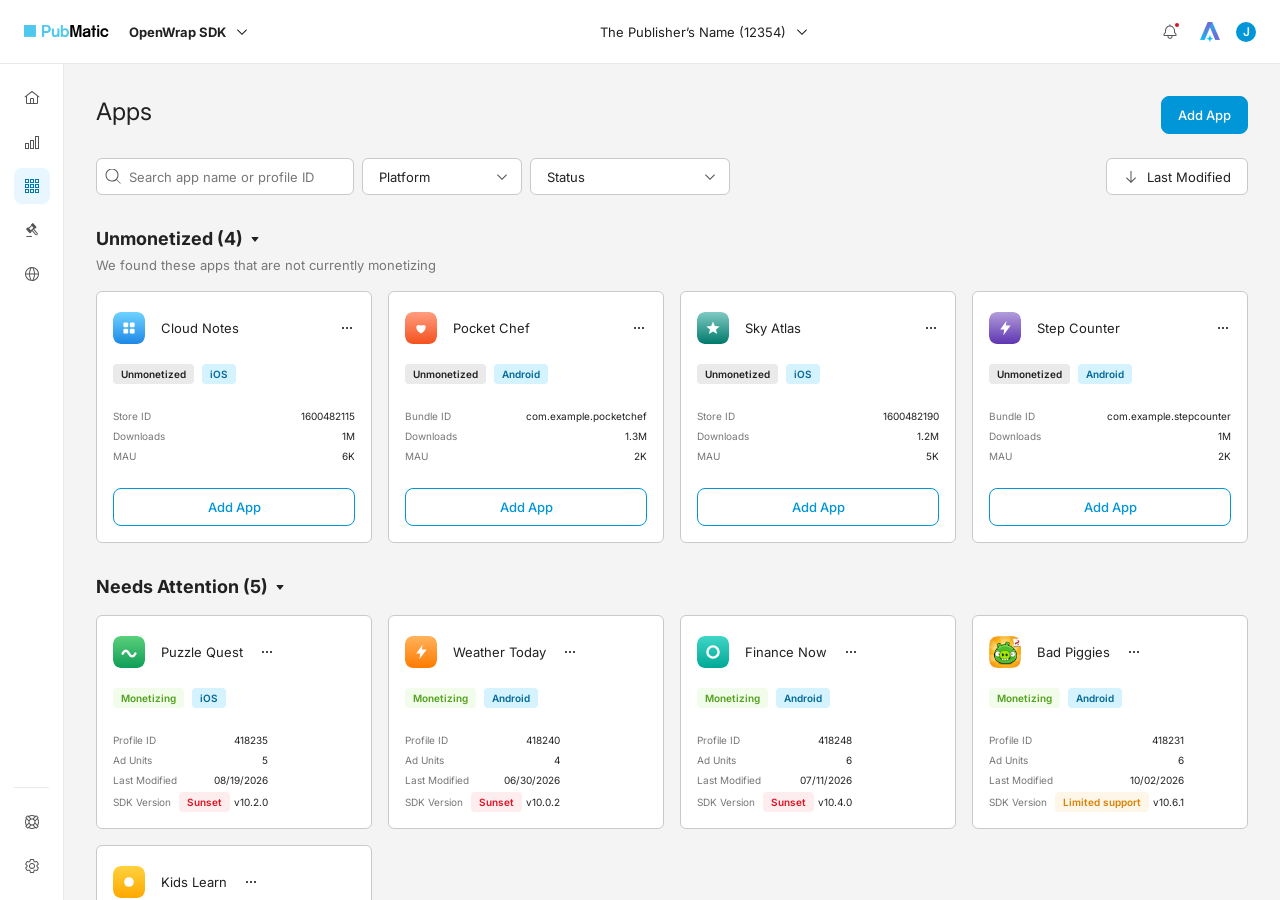
==== commit 1d64dfea: "Add files via upload" ====
--- a/apps.html
+++ b/apps.html
@@ -36,7 +36,7 @@
   .ic{flex:none;color:var(--text-primary);}
   .s12{width:12px;height:12px;} .s16{width:16px;height:16px;} .s20{width:20px;height:20px;}
 
-  .app{min-height:100vh;display:flex;flex-direction:column;}
+  .app{height:100vh;display:flex;flex-direction:column;overflow:hidden;} /* navs stay put; only .content scrolls */
 
   /* Top Nav (identical to Home) */
   .topnav{height:64px;flex:none;background:var(--surface);border-bottom:1px solid var(--gray-40);
@@ -415,6 +415,7 @@
   <symbol id="i-support" viewBox="0 0 16 16"><path d="M14.113 11.4061C14.6946 10.3651 15 9.19256 15 8.00013C15 6.80769 14.6946 5.63511 14.113 4.59413L14.207 4.50013C14.3943 4.31246 14.4994 4.05819 14.4994 3.7931C14.4994 3.52801 14.3943 3.27374 14.207 3.08608L12.9142 1.79308C12.7265 1.60589 12.4722 1.50077 12.2071 1.50077C11.942 1.50077 11.6877 1.60589 11.5 1.79308L11.4061 1.88683C10.3651 1.3053 9.1925 1 8.00005 1C6.80761 1 5.63502 1.3053 4.59398 1.88683L4.49998 1.79308C4.31229 1.60584 4.058 1.50069 3.79288 1.50069C3.52776 1.50069 3.27347 1.60584 3.08578 1.79308L1.79293 3.08608C1.6057 3.27374 1.50055 3.52801 1.50055 3.7931C1.50055 4.05819 1.6057 4.31246 1.79293 4.50013L1.88683 4.59388C1.3053 5.63498 1 6.80762 1 8.00013C1 9.19263 1.3053 10.3653 1.88683 11.4064L1.79293 11.5001C1.6057 11.6878 1.50055 11.9421 1.50055 12.2072C1.50055 12.4722 1.6057 12.7265 1.79293 12.9142L3.08578 14.2072C3.27345 14.3945 3.52775 14.4996 3.79288 14.4996C4.05801 14.4996 4.31231 14.3945 4.49998 14.2072L4.59398 14.1132C5.635 14.6947 6.80757 15.0001 8.00002 15.0001C9.19247 15.0002 10.3651 14.6949 11.4061 14.1134L11.5 14.2072C11.6877 14.3945 11.942 14.4996 12.2071 14.4996C12.4722 14.4996 12.7265 14.3945 12.9142 14.2072L14.207 12.9142C14.3943 12.7265 14.4994 12.4722 14.4994 12.2072C14.4994 11.9421 14.3943 11.6878 14.207 11.5001L14.113 11.4061ZM14 8.00013C13.9997 8.92524 13.7849 9.8377 13.3727 10.6659L11.4253 8.71838C11.5249 8.24472 11.5249 7.75553 11.4253 7.28188L13.3727 5.33438C13.7849 6.16255 13.9997 7.07501 14 8.00013ZM13.5 3.79308L11.0327 6.26038C10.7231 5.7231 10.2772 5.27709 9.73998 4.96743L12.2071 2.50013L13.5 3.79308ZM7.99998 10.5001C7.50553 10.5001 7.02218 10.3535 6.61105 10.0788C6.19993 9.8041 5.8795 9.41365 5.69028 8.95683C5.50106 8.50002 5.45155 7.99735 5.54802 7.5124C5.64448 7.02745 5.88258 6.58199 6.23221 6.23236C6.58184 5.88273 7.0273 5.64463 7.51225 5.54816C7.99721 5.4517 8.49987 5.50121 8.95669 5.69043C9.4135 5.87965 9.80395 6.20008 10.0787 6.6112C10.3534 7.02232 10.5 7.50567 10.5 8.00013C10.4992 8.66294 10.2356 9.29838 9.76691 9.76706C9.29823 10.2357 8.66279 10.4994 7.99998 10.5001ZM10.6577 2.63538L8.71823 4.57483C8.24458 4.47523 7.75538 4.47523 7.28173 4.57483L5.34228 2.63538C6.17134 2.23603 7.07975 2.02864 7.99998 2.02864C8.92021 2.02864 9.82861 2.23603 10.6577 2.63538ZM3.79293 2.50013L6.26023 4.96743C5.72295 5.27708 5.27694 5.72309 4.96728 6.26038L2.49998 3.79308L3.79293 2.50013ZM1.99998 8.00013C2.0003 7.07507 2.21502 6.16268 2.62728 5.33458L4.57468 7.28188C4.47508 7.75553 4.47508 8.24472 4.57468 8.71838L2.62728 10.6657C2.21502 9.83757 2.0003 8.92518 1.99998 8.00013ZM3.79283 13.5001L2.49998 12.2072L4.96728 9.74013C5.27691 10.2774 5.72293 10.7234 6.26023 11.0331L3.79283 13.5001ZM5.34228 13.3651L7.28173 11.4257C7.75538 11.5253 8.24458 11.5253 8.71823 11.4257L10.6577 13.3651C9.82861 13.7645 8.92021 13.9719 7.99998 13.9719C7.07975 13.9719 6.17134 13.7645 5.34228 13.3651ZM12.2073 13.5001L9.73998 11.0328C10.2771 10.7232 10.7231 10.2773 11.0327 9.74013L13.5 12.2072L12.2073 13.5001Z" fill="currentColor"/></symbol>
   <symbol id="i-arrow-right" viewBox="0 0 16 16"><path d="M9 3L8.285 3.6965L12.075 7.5H2V8.5H12.075L8.285 12.2865L9 13L14 8L9 3Z" fill="currentColor"/></symbol>
   <symbol id="i-warning-1" viewBox="0 0 16 16"><path d="M8 1C6.61553 1 5.26216 1.41054 4.11101 2.17971C2.95987 2.94888 2.06266 4.04213 1.53285 5.32122C1.00303 6.6003 0.86441 8.00776 1.13451 9.36563C1.4046 10.7235 2.07129 11.9708 3.05026 12.9497C4.02922 13.9287 5.2765 14.5954 6.63437 14.8655C7.99224 15.1356 9.3997 14.997 10.6788 14.4672C11.9579 13.9373 13.0511 13.0401 13.8203 11.889C14.5895 10.7378 15 9.38447 15 8C15 6.14348 14.2625 4.36301 12.9497 3.05025C11.637 1.7375 9.85652 1 8 1ZM8 14C6.81332 14 5.65328 13.6481 4.66658 12.9888C3.67989 12.3295 2.91085 11.3925 2.45673 10.2961C2.0026 9.19974 1.88378 7.99334 2.11529 6.82946C2.3468 5.66557 2.91825 4.59647 3.75736 3.75736C4.59648 2.91824 5.66558 2.3468 6.82946 2.11529C7.99335 1.88378 9.19975 2.0026 10.2961 2.45672C11.3925 2.91085 12.3295 3.67988 12.9888 4.66658C13.6481 5.65327 14 6.81331 14 8C14 9.5913 13.3679 11.1174 12.2426 12.2426C11.1174 13.3679 9.5913 14 8 14Z" fill="currentColor"/><path d="M8.5 4H7.5V9.5H8.5V4Z" fill="currentColor"/><path d="M8 11C7.85167 11 7.70666 11.044 7.58333 11.1264C7.45999 11.2088 7.36386 11.3259 7.30709 11.463C7.25033 11.6 7.23548 11.7508 7.26441 11.8963C7.29335 12.0418 7.36478 12.1754 7.46967 12.2803C7.57456 12.3852 7.7082 12.4566 7.85369 12.4856C7.99917 12.5145 8.14997 12.4997 8.28701 12.4429C8.42406 12.3861 8.54119 12.29 8.6236 12.1667C8.70602 12.0433 8.75 11.8983 8.75 11.75C8.75 11.5511 8.67098 11.3603 8.53033 11.2197C8.38968 11.079 8.19892 11 8 11Z" fill="currentColor"/></symbol>
+  <symbol id="i-warning-filled" viewBox="0 0 16 16"><path d="M8 1C4.15 1 1 4.15 1 8C1 11.85 4.15 15 8 15C11.85 15 15 11.85 15 8C15 4.15 11.85 1 8 1ZM7.45 4H8.55V9.5H7.45V4ZM8 12.5C7.6 12.5 7.25 12.15 7.25 11.75C7.25 11.35 7.6 11 8 11C8.4 11 8.75 11.35 8.75 11.75C8.75 12.15 8.4 12.5 8 12.5Z" fill="currentColor"/></symbol>
   <symbol id="i-yield" viewBox="0 0 16 16"><path d="M15 4.5H11.5V5.5H13.295L9.5 9.295L7.355 7.145C7.30852 7.09814 7.25322 7.06094 7.19229 7.03555C7.13136 7.01017 7.06601 6.9971 7 6.9971C6.93399 6.9971 6.86864 7.01017 6.80771 7.03555C6.74678 7.06094 6.69148 7.09814 6.645 7.145L3 10.795L3.705 11.5L7 8.205L9.145 10.355C9.19148 10.4019 9.24678 10.4391 9.30771 10.4644C9.36864 10.4898 9.43399 10.5029 9.5 10.5029C9.56601 10.5029 9.63136 10.4898 9.69229 10.4644C9.75322 10.4391 9.80852 10.4019 9.855 10.355L14 6.205V8H15V4.5Z" fill="currentColor"/><mask id="mask0_6426_7d" style="mask-type:luminance" maskUnits="userSpaceOnUse" x="3" y="3" width="4" height="4"><path d="M6.90681 4.88578C5.72801 4.61538 5.38323 4.27506 5.11299 3.09091C5.08503 2.9697 4.91264 2.9697 4.88468 3.09091C4.61444 4.2704 4.27432 4.61538 3.09086 4.88578C2.96971 4.91375 2.96971 5.08625 3.09086 5.11422C4.26966 5.38462 4.61444 5.72494 4.88468 6.90909C4.91264 7.0303 5.08503 7.0303 5.11299 6.90909C5.38323 5.7296 5.72336 5.38462 6.90681 5.11422C6.96739 5.10023 7 5.04895 7 4.99767C7 4.94639 6.96739 4.8951 6.90681 4.88112" fill="white"/></mask><g mask="url(#mask0_6426_7d)"><path d="M7.66046 7.70711V2.29297L2.29296 2.29297V7.70711H7.66046Z" fill="currentColor"/></g></symbol>
   <symbol id="i-edit" viewBox="0 0 16 16"><path d="M15 13H1V14H15V13Z" fill="currentColor"/><path d="M12.7 4.5C13.1 4.1 13.1 3.5 12.7 3.1L10.9 1.3C10.5 0.9 9.9 0.9 9.5 1.3L2 8.8V12H5.2L12.7 4.5ZM10.2 2L12 3.8L10.5 5.3L8.7 3.5L10.2 2ZM3 11V9.2L8 4.2L9.8 6L4.8 11H3Z" fill="currentColor"/></symbol>
   <symbol id="i-trend-up" viewBox="0 0 16 16"><path d="M15 4.5H11.5V5.5H13.295L9.5 9.295L7.355 7.145C7.30852 7.09814 7.25322 7.06094 7.19229 7.03555C7.13136 7.01017 7.06601 6.9971 7 6.9971C6.93399 6.9971 6.86864 7.01017 6.80771 7.03555C6.74678 7.06094 6.69148 7.09814 6.645 7.145L3 10.795L3.705 11.5L7 8.205L9.145 10.355C9.19148 10.4019 9.24678 10.4391 9.30771 10.4644C9.36864 10.4898 9.43399 10.5029 9.5 10.5029C9.56601 10.5029 9.63136 10.4898 9.69229 10.4644C9.75322 10.4391 9.80852 10.4019 9.855 10.355L14 6.205V8H15V4.5Z" fill="currentColor"/></symbol>
